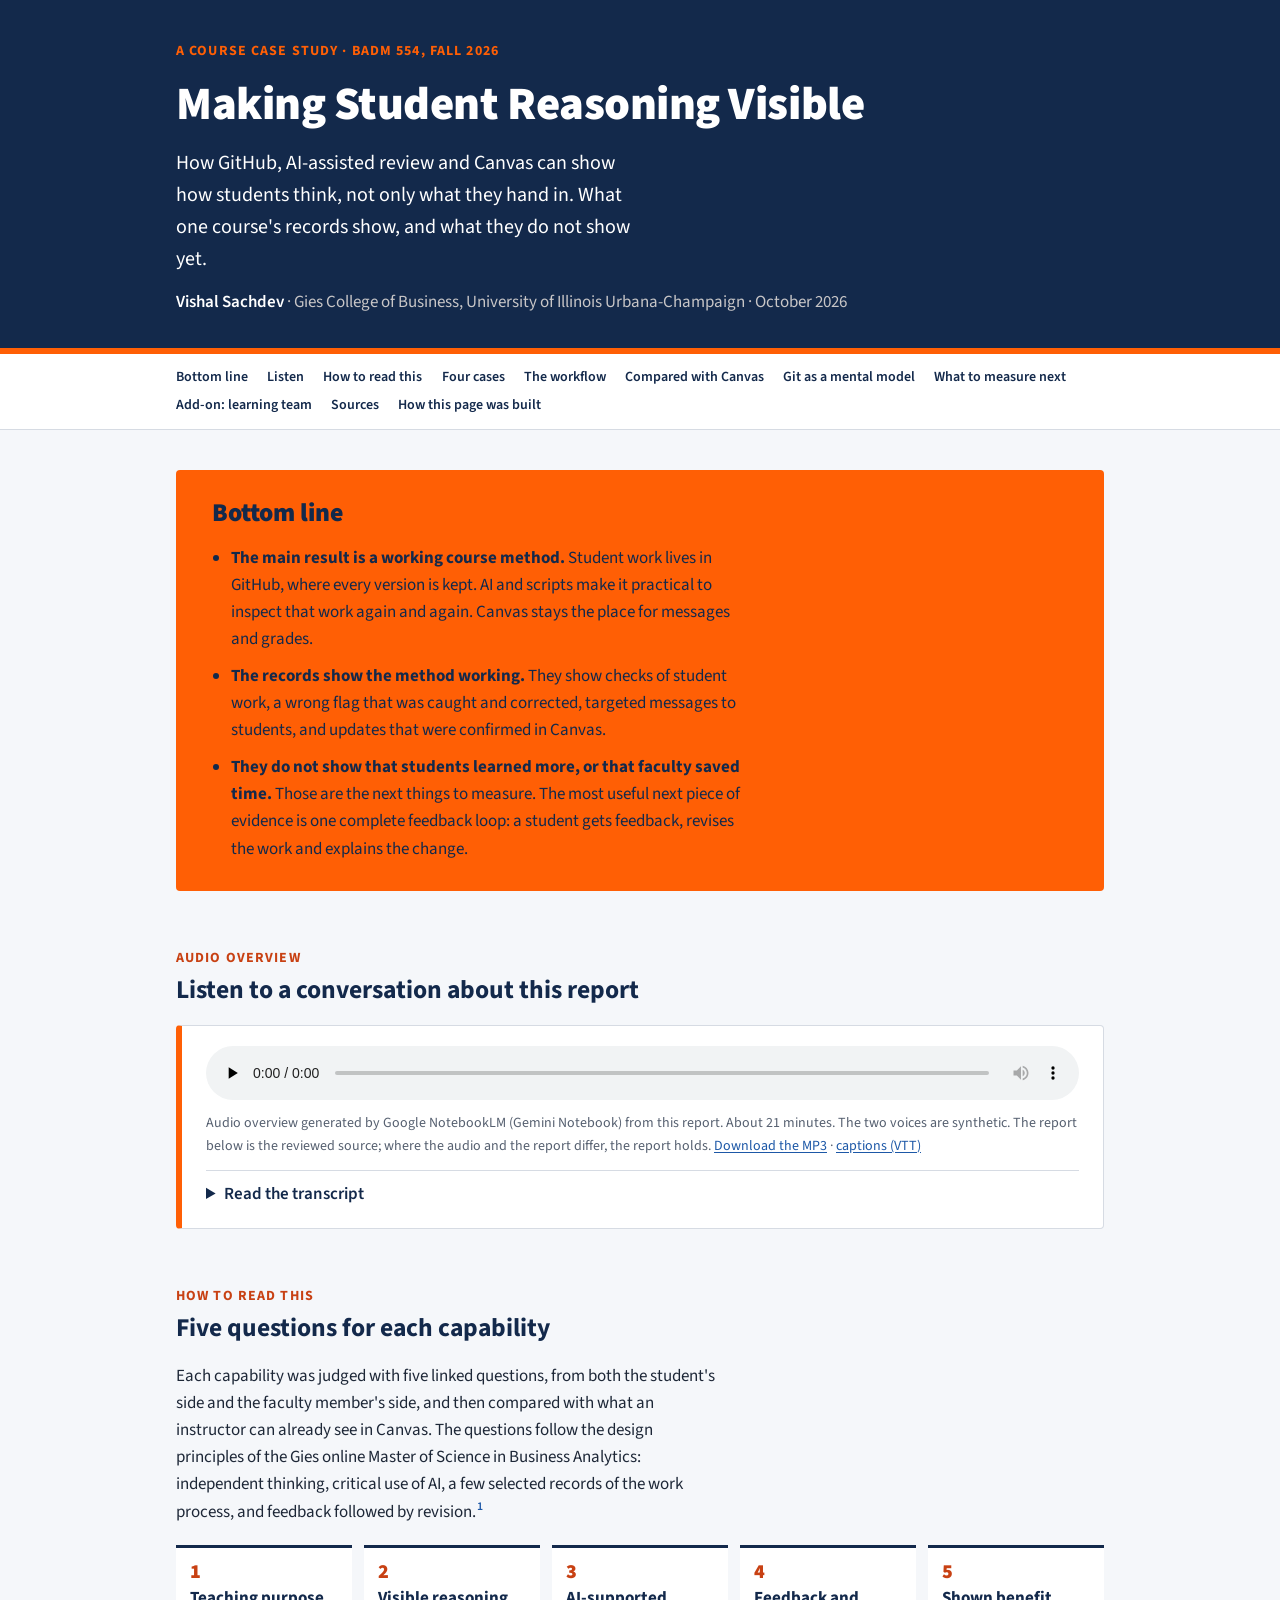
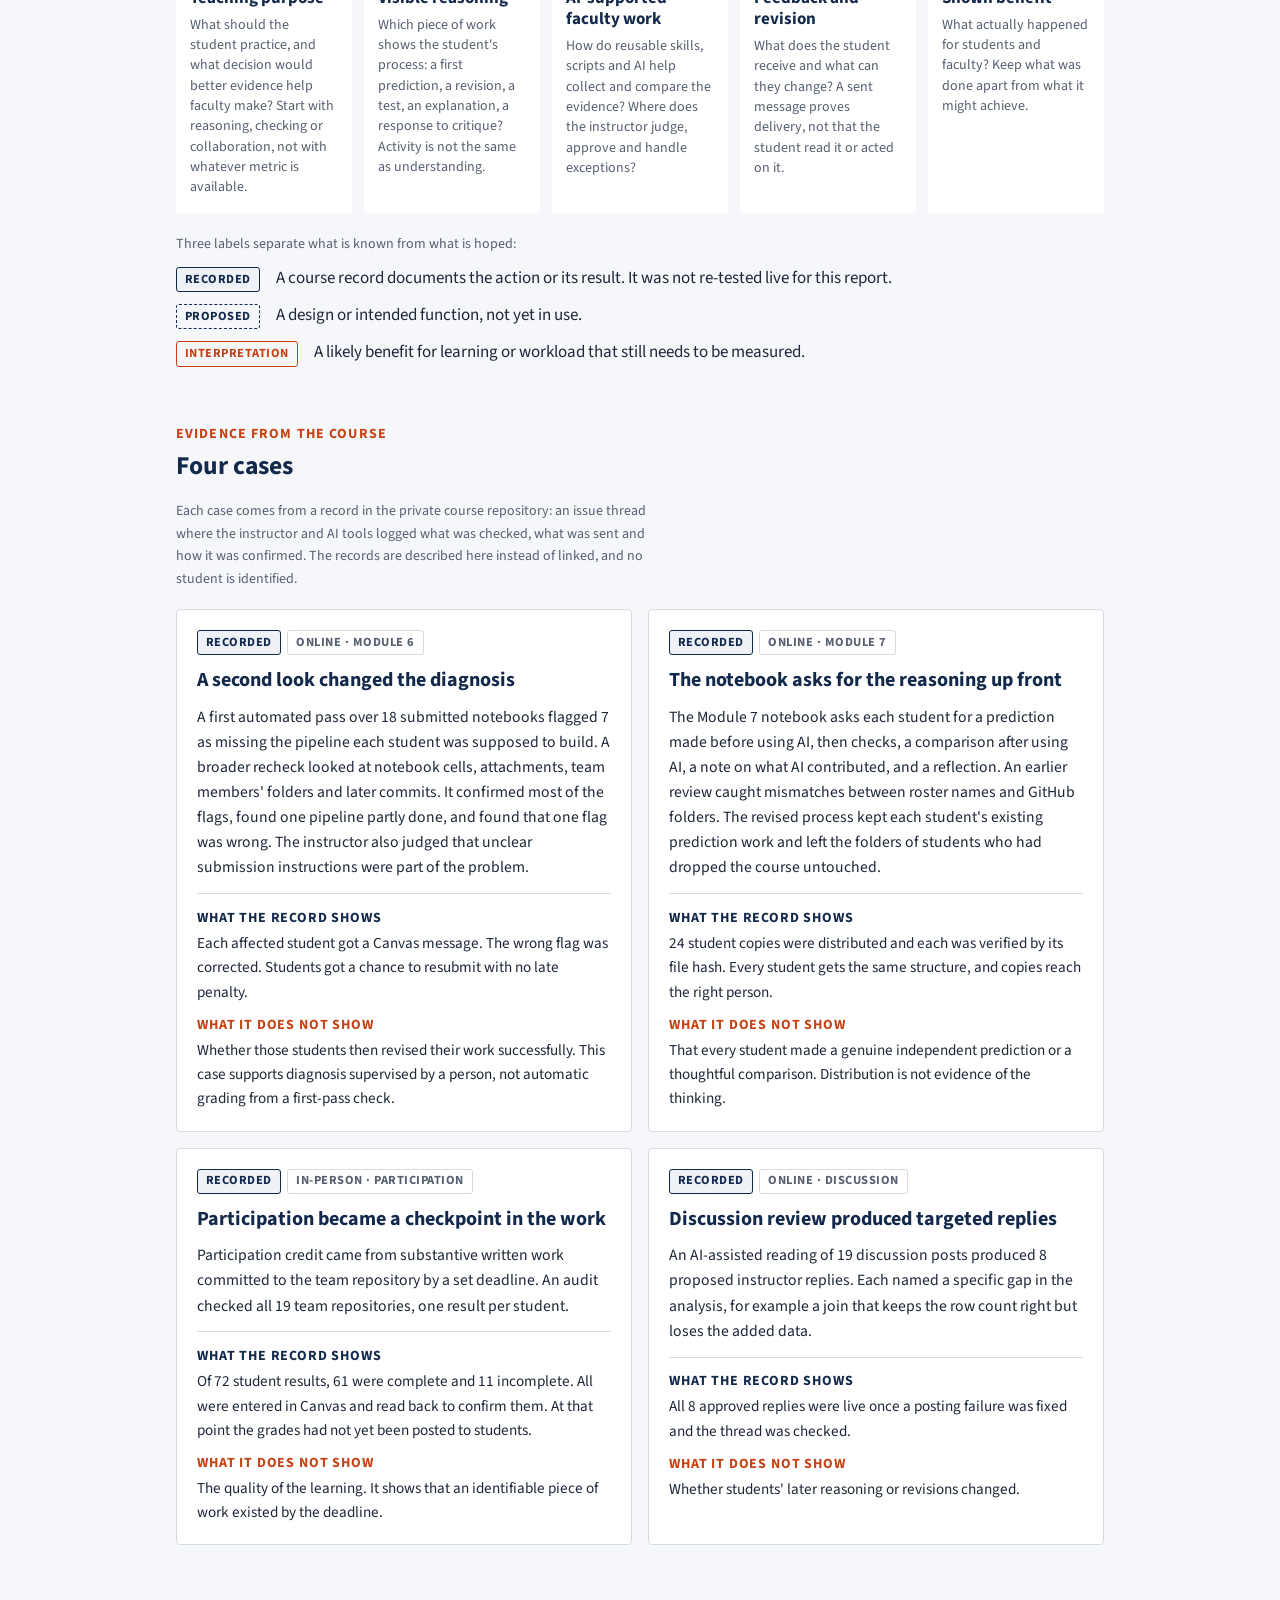
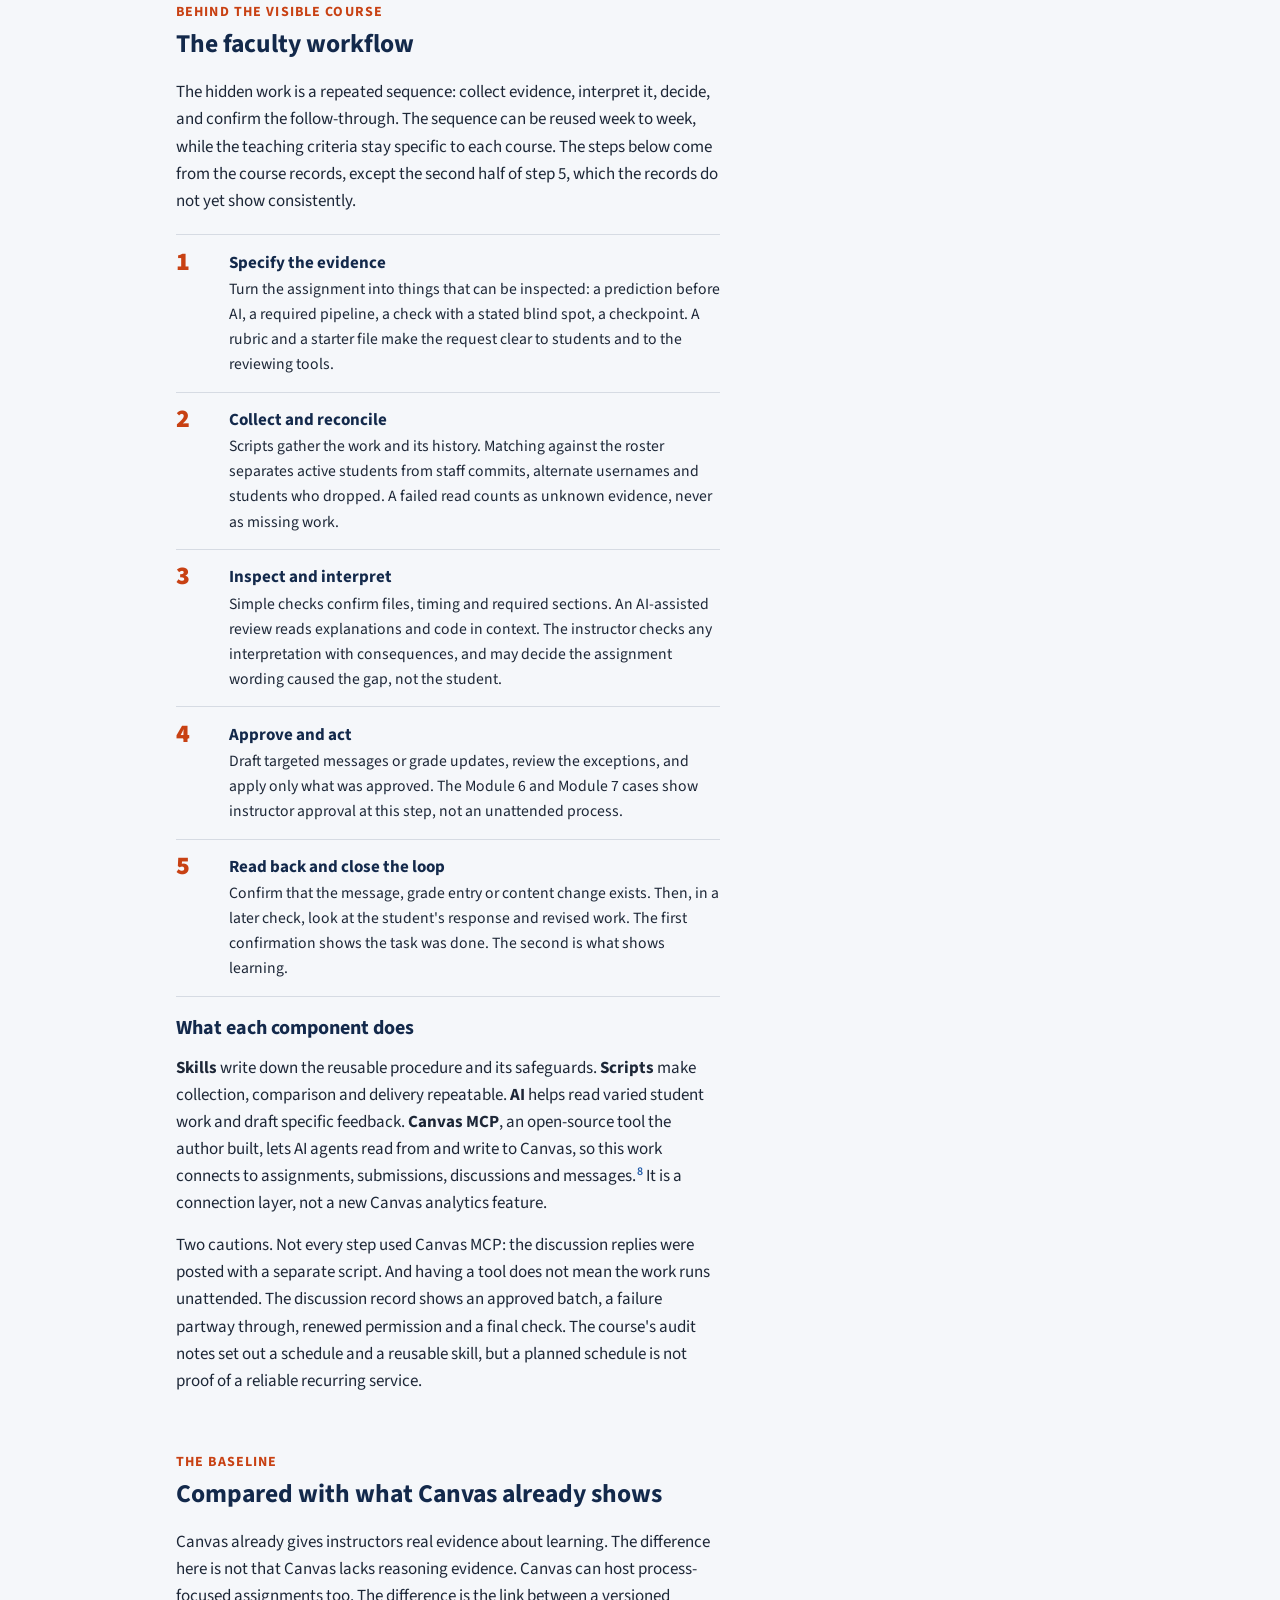
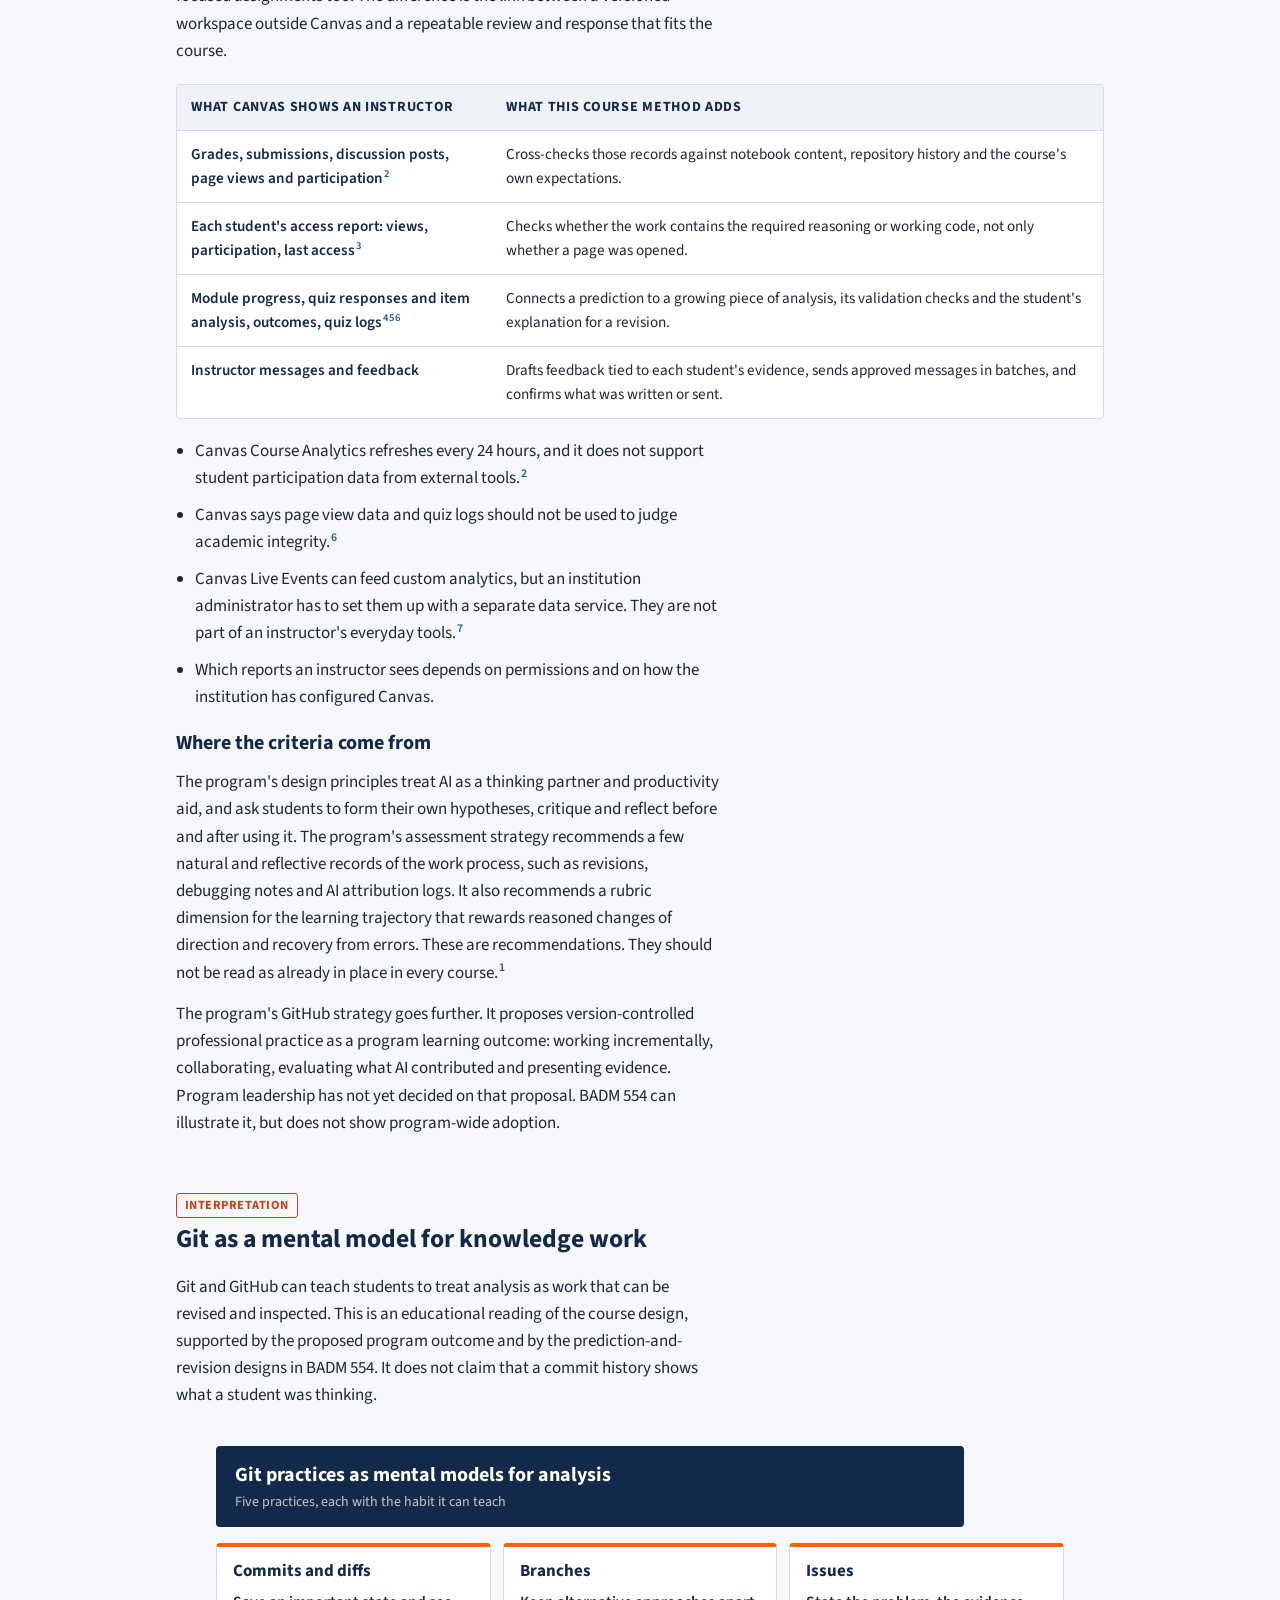
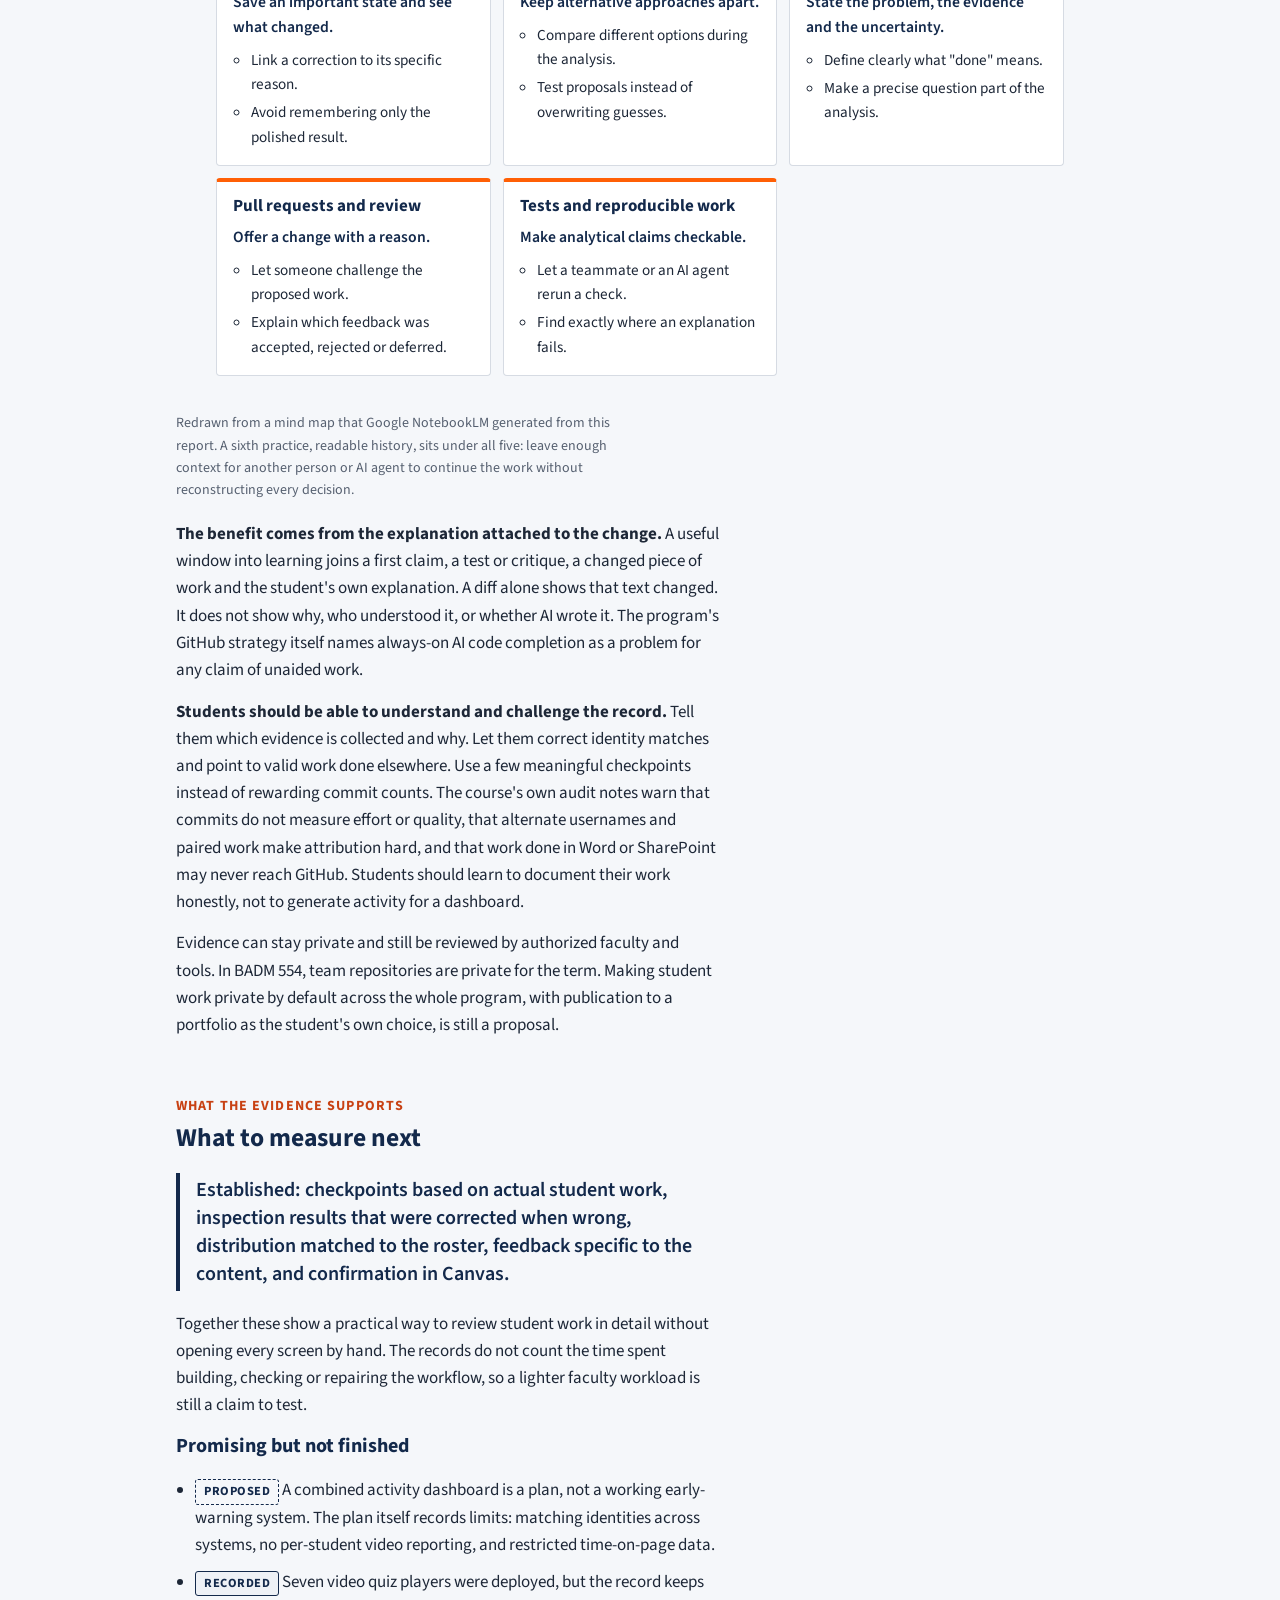
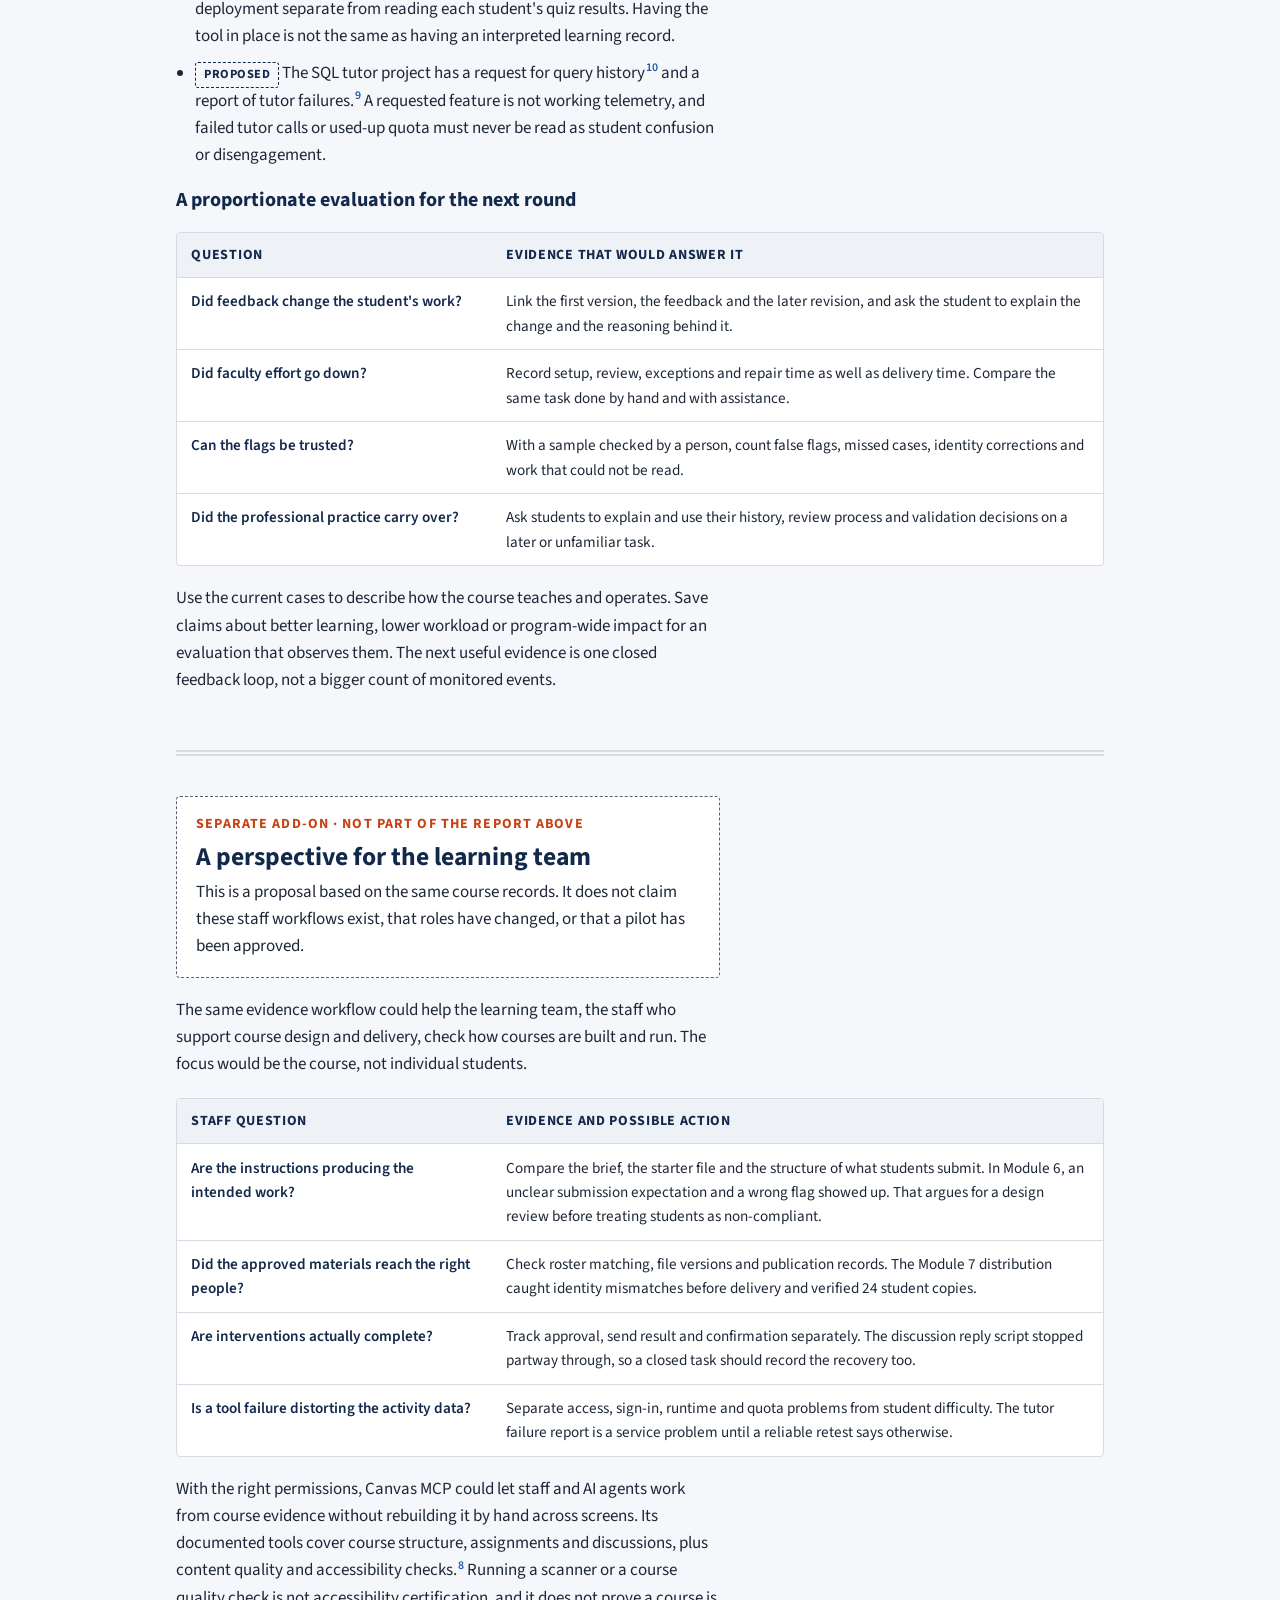
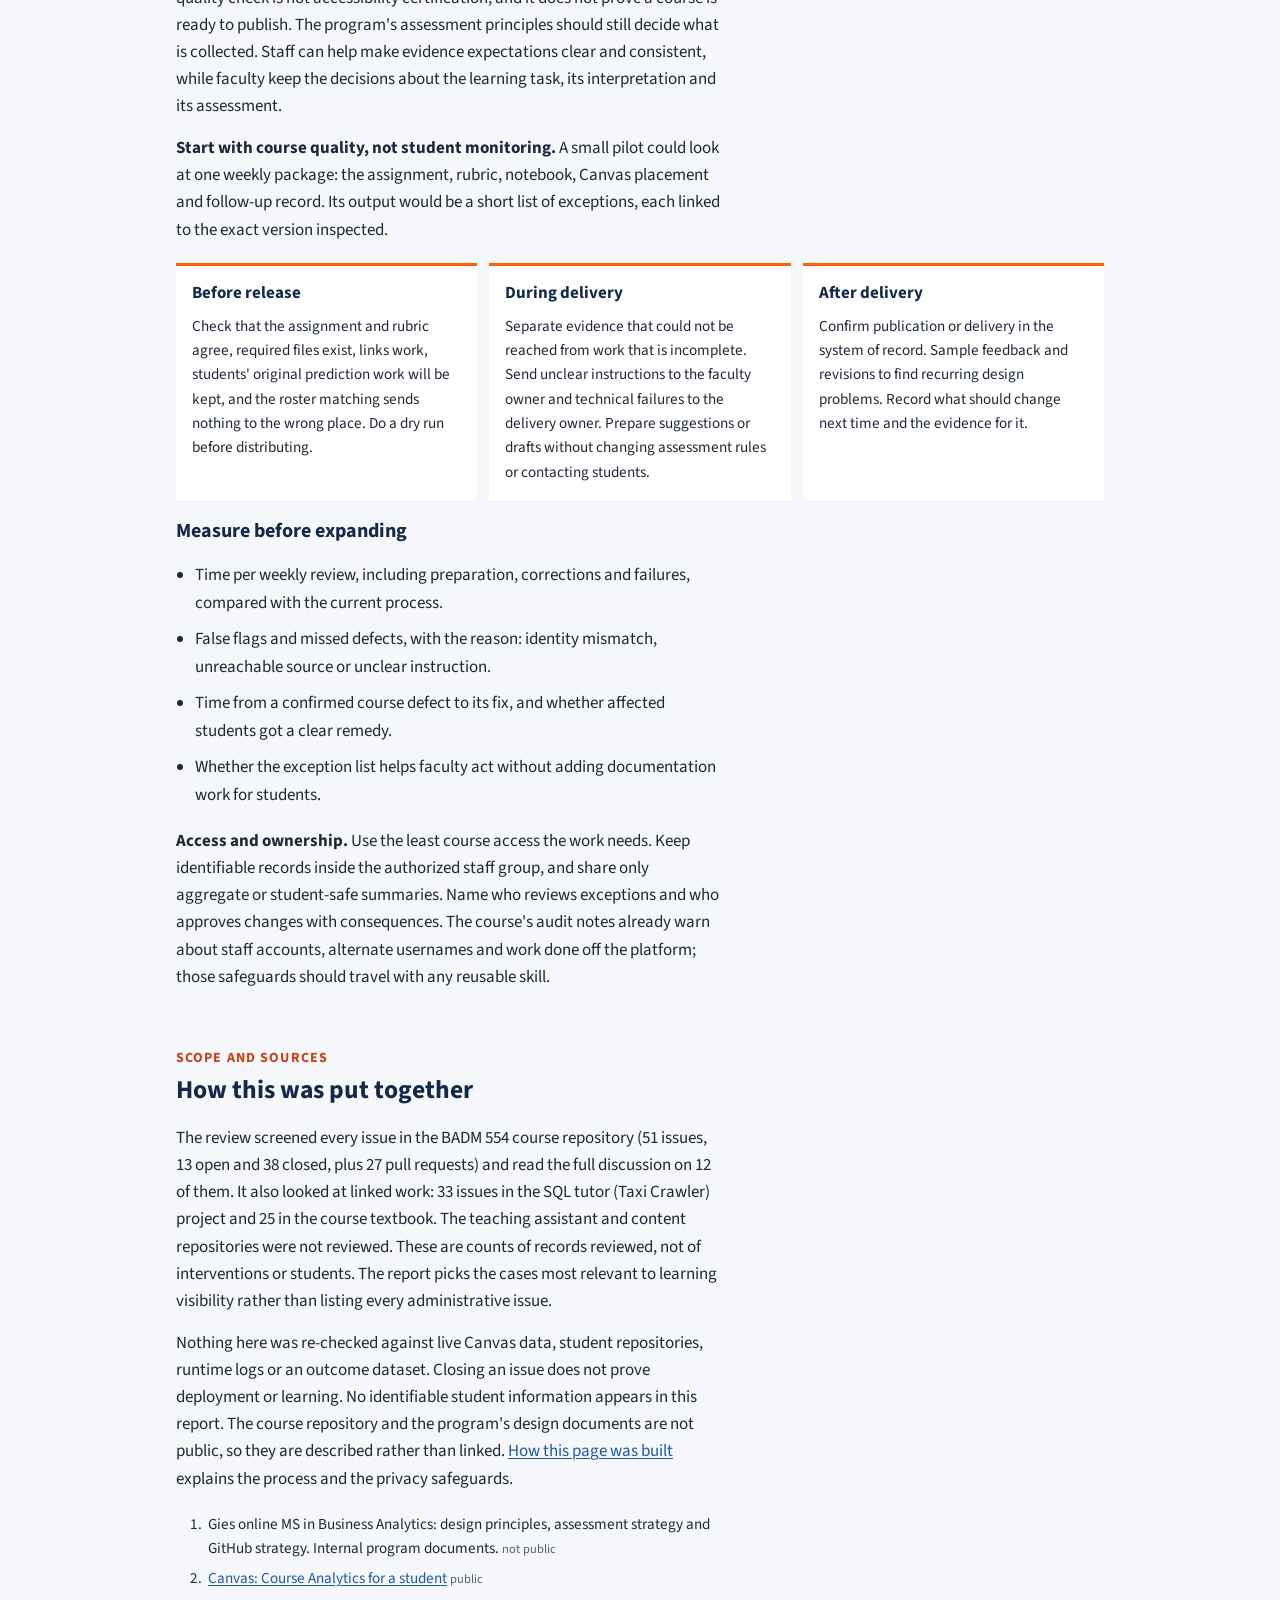
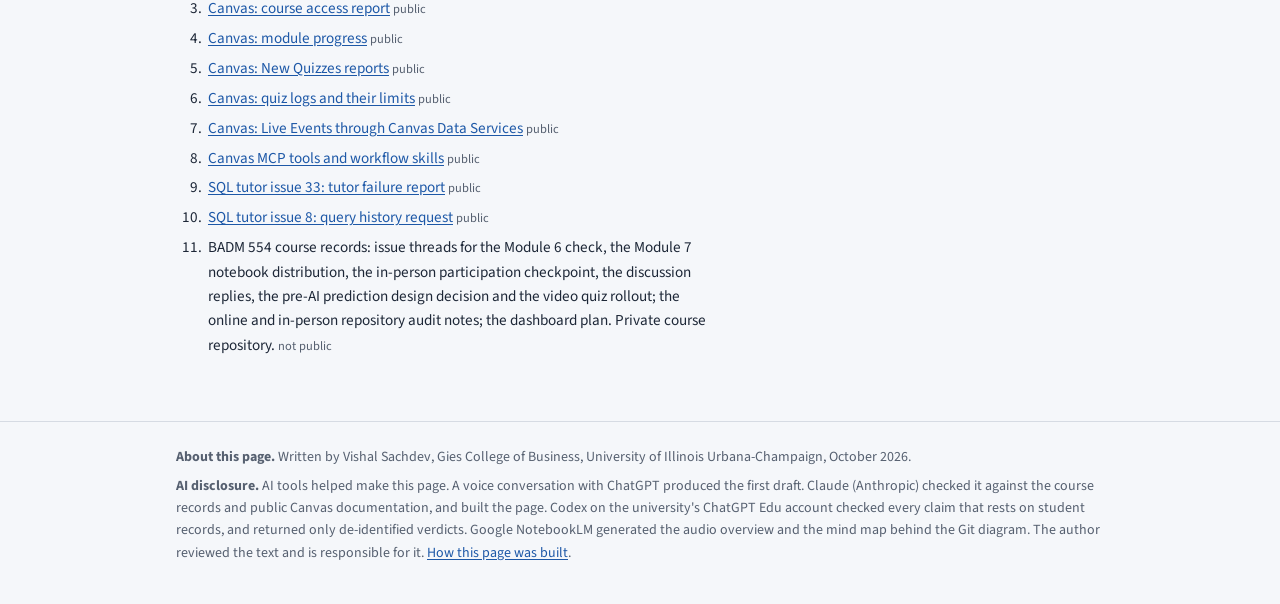
==== docs/index.html @ 25a80cb5 "[Claude badm554-learning-visibility] Making Student Reasoning Visible: public site A public write-up" ====
<!doctype html>
<html lang="en">
<head>
<meta charset="utf-8">
<meta name="viewport" content="width=device-width, initial-scale=1">
<title>Making Student Reasoning Visible</title>
<meta name="description" content="How GitHub, AI-assisted review and Canvas can make student reasoning visible, what one graduate analytics course's records show, and what they do not show yet.">
<meta name="author" content="Vishal Sachdev">
<link rel="preconnect" href="https://fonts.googleapis.com">
<link rel="preconnect" href="https://fonts.gstatic.com" crossorigin>
<link rel="stylesheet" href="https://fonts.googleapis.com/css2?family=Source+Sans+3:ital,wght@0,400;0,600;0,700;0,900;1,400&display=swap">
<link rel="stylesheet" href="site.css">
</head>
<body>
<a class="skip" href="#main">Skip to content</a>

<header class="masthead">
  <div class="wrap">
    <p class="eyebrow">A course case study &middot; BADM 554, Fall 2026</p>
    <h1>Making Student Reasoning Visible</h1>
    <p class="dek">How GitHub, AI-assisted review and Canvas can show how students think, not only what they hand in. What one course's records show, and what they do not show yet.</p>
    <p class="byline">Vishal Sachdev <span>&middot; Gies College of Business, University of Illinois Urbana-Champaign &middot; October 2026</span></p>
  </div>
</header>

<nav class="toc" aria-label="Contents">
  <div class="wrap">
    <ul>
      <li><a href="#summary">Bottom line</a></li>
      <li><a href="#listen">Listen</a></li>
      <li><a href="#method">How to read this</a></li>
      <li><a href="#cases">Four cases</a></li>
      <li><a href="#workflow">The workflow</a></li>
      <li><a href="#canvas">Compared with Canvas</a></li>
      <li><a href="#git">Git as a mental model</a></li>
      <li><a href="#next">What to measure next</a></li>
      <li><a href="#learning-team">Add-on: learning team</a></li>
      <li><a href="#sources">Sources</a></li>
      <li><a href="process.html">How this page was built</a></li>
    </ul>
  </div>
</nav>

<main id="main">
  <div class="wrap">

    <section id="summary" class="bottom-line" aria-labelledby="bl-title">
      <h2 id="bl-title">Bottom line</h2>
      <ul>
        <li><strong>The main result is a working course method.</strong> Student work lives in GitHub, where every version is kept. AI and scripts make it practical to inspect that work again and again. Canvas stays the place for messages and grades.</li>
        <li><strong>The records show the method working.</strong> They show checks of student work, a wrong flag that was caught and corrected, targeted messages to students, and updates that were confirmed in Canvas.</li>
        <li><strong>They do not show that students learned more, or that faculty saved time.</strong> Those are the next things to measure. The most useful next piece of evidence is one complete feedback loop: a student gets feedback, revises the work and explains the change.</li>
      </ul>
    </section>

    <section id="listen" aria-labelledby="listen-title">
      <div class="section-head">
        <p class="eyebrow">Audio overview</p>
        <h2 id="listen-title">Listen to a conversation about this report</h2>
      </div>
      <div class="listen">
        <audio controls preload="none" src="assets/learning-visibility-audio.mp3">
          <track kind="captions" src="assets/learning-visibility-audio.vtt" srclang="en" label="English" default>
          <a href="assets/learning-visibility-audio.mp3">Download the audio overview (MP3, about 21 minutes, 13 MB)</a>
        </audio>
        <p class="credit">Audio overview generated by Google NotebookLM (Gemini Notebook) from this report. About 21 minutes. The two voices are synthetic. The report below is the reviewed source; where the audio and the report differ, the report holds. <a href="assets/learning-visibility-audio.mp3">Download the MP3</a> &middot; <a href="assets/learning-visibility-audio.vtt">captions (VTT)</a></p>
        <details>
          <summary>Read the transcript</summary>
          <p class="note">Machine transcript, made locally with Whisper. It may contain small recognition errors.</p>
          <div class="transcript">
            <p>You know, when you go out to a really truly high-end restaurant, you get this perfectly plated dish set down right in front of you. Right. It looks amazing. Yeah, exactly. You look at the presentation, you taste the final result, and you basically judge the entire meal based on that one static endpoint. But as the diner, you have absolutely</p>
            <p>no idea what actually happened back in the kitchen. You really don't. Right. Like, you don't know if the chef expertly layered those flavors over hours of careful prep, or if the kitchen was literally on fire, and they burned the first three attempts. And just hastily threw some garnish on a mediocre backup right before the buzzer.</p>
            <p>Exactly. You only see the final output. But if you're the head chef trying to train a culinary team, you cannot just look at the final plate. No. You need to see the process. Right. You need to see how they got there. And here at the Geese College of Business, a new course method is essentially putting a</p>
            <p>high-definition camera right into that kitchen. Which is exactly what we are looking at today in this deep dive. Yeah. So welcome to all of you tuning in, specifically the faculty and the learning team at Geese. We are unpacking a brand new reviewed report. It's actually dated today, October 25, 2026. And it focuses specifically on BADM 554.</p>
            <p>Right. And that applies to both the online and in-person sections, right? Yes, both sections. The whole goal of this deep dive is to explore how this course is making student reasoning completely visible. Using a very specific tech stack. Exactly. They are doing this using a combination of GitHub, AI assisted review, and Canvas. So to everyone listening, let's establish the ground truth of what you're about to hear.</p>
            <p>We are looking at a working course method. This is not, you know, some theoretical white paper or a distant future proposal. Student work currently lives in GitHub, where literally every single version and change is kept. Yeah, the history is all there. Right. And AI and custom scripts make it practical for you, the faculty, to inspect that work repeatedly. And Canvas remains exactly what it should be,</p>
            <p>which is the central hub for sending messages and posting final grades. Okay. Let's unpack this because there is a crucial caveat we need to lay on the table immediately. Oh, absolutely. We have to draw a very hard line between what these course records actually show and what they do not show. Right. What's the distinction? Well, the records absolutely prove that this method operates successfully on a technical level.</p>
            <p>I mean, the scripts run, the checks happen, flags are caught and messages are sent. Okay. But they do not yet show that students actually learned more. Wow. Okay. Yeah. And they certainly do not show that faculty save time. That is such an important distinction for anyone listening who, you know, grades these kinds of assignments. Exactly. Claiming that faculty are suddenly saving hours of time,</p>
            <p>or that students have experienced massive learning gains, that would just be entirely premature at this point. Way too early. Those are the outcomes that need to be measured next. Right. For now, we are keeping what was built completely separate from what it might eventually achieve. So to understand why BADM 554 adopted this completely new multi-layered technical stack, we have to look at the baseline. Yeah. The current state of things.</p>
            <p>Right. If you're a professor listening to this, you already know the utter dread of opening up 50 different Jupiter notebooks just to figure out where a single student went wrong on an analytics assignment. It's a nightmare. It really is. So what do instructors already have in Canvas? And why wasn't that quite enough for this very specific goal of making student reasoning visible? Well, I mean, Canvas is a fantastic learning management system. Right. It gives instructors</p>
            <p>real evidence about learning. Oh, for sure. It's perfectly designed for hosting process-focused assignments, tracking grades, logging submissions, showing page views, all of that. But it hits some structural limitations. Exactly. When you try to do the kind of deep iterative analysis we're talking about today, Canvas course analytics only refreshes every 24 hours. Right. And in a modern digital classroom, 24 hours is a massive lag.</p>
            <p>It's huge. And more importantly, it really struggles to capture student participation data that happens in external tools. Yeah. I mean, Canvas itself even warns that it's paid view data and quiz logs shouldn't be used to judge academic integrity. And that structural blindness to external work is what brings us to Git and GitHub. And we need to introduce this not just as like a software development tool for coders, but really as a</p>
            <p>foundational mental model for all knowledge work. I love that framing, because if traditional Canvas grading is inspecting that finished plated meal we talked about, Git is the camera in the kitchen. Exactly. When a student makes a commit in GitHub, they aren't just clicking save on a Word document. No, it's much more deliberate. Right. They are intentionally saving an important state of their project. So they can see exactly what changed from the step before.</p>
            <p>And then there's the concept of a branch. Right. Explain that for a second. In this mental model, a branch allows a student to keep alternative ideas totally separate. They become actual proposals to test rather than just, you know, random guesses that get overwritten and lost forever if they don't work out. So you could actually track a student's change of direction over time. Yes. And here's where it gets really interesting. Seeing that the text changed,</p>
            <p>which in Git is called a diff, isn't actually the magic part of this system. Wait, really? No, the diff just shows the mechanical alteration of the code or the text. The true benefit to the student and the actual window into learning for the faculty is the explanation attached to that change. Oh, I see. Yeah, because let's face the reality of education in 2026. An AI agent can easily write code or generate text so easily. Right. So claiming unaided work is incredibly tough to</p>
            <p>prove and enforce. Right. The MSBA I design principles actually treat AI as a thinking partner. Exactly. So a student's ability to explain why they accepted AI feedback or why they rejected it or why they changed their hypothesis midway through a project. That explanation is where the learning actually becomes visible. But wait, if we are tracking every single time a student hits safe or makes a commit, are we just begging them to spam the save button 100 times an hour so</p>
            <p>they look busy on a dashboard? That is a highly valid concern because it feels like this could easily devolve into like a surveillance game rather than an actual educational tool. Yeah. And the course audit explicitly warns about this exact risk commits absolutely do not measure effort and they do not measure quality. Okay, that's good to clarify. If a course rewards high commit counts, students will simply game the system to generate meaningless activity for the dashboard. Right.</p>
            <p>They're smart. Exactly. The goal of this stack is to teach honest version controlled professional practice. The system wants a few meaningful well explained checkpoints, not a barrage of empty saves just to look busy. Okay, so we have the good hub data and we have canvas for grades. But these two systems don't naturally talk to each other. No, they don't. So how are they actually connecting the dots without the professor doing like hours of manual data entry? The idea of</p>
            <p>looking at every meaningful commit from every student across multiple platforms sounds like a total recipe for drowning in data. It does. But the report outlines a highly repeatable five step sequence that manages this workflow. Okay, what's step one? Step one is to specify the evidence. The instructor turns the assignment into something inspectable by using very clear rubrics and starter files. Right. So both the students and the reviewing tools know exactly</p>
            <p>what to look for from the jump. Precisely. Okay, step one makes sense. But step two collecting all this work must be a logistical nightmare. If you have a hundred students in a section, it would be but that's where the automated scripts come in. Okay. Step two is collect and reconcile custom scripts gather all the repositories from GitHub and match them against the official course rosters. That's convenient. Very. It automatically filters out any staff</p>
            <p>commits or students who have dropped the course, just cleaning the data instantly. Nice. And step three step three is where it gets highly analytical. It's inspect and interpret. This is where the AI assisted review reads the code and the explanations in context. But wait, is the AI just making decisions on its own? No, and that's a vital bottleneck here. The human instructor checks any AI interpretation that has actual consequences for the student. Okay, that's a relief. Yeah, which leads to step</p>
            <p>four, approve and act. Once the human instructor reviews the AI's findings, they draft the targeted messages or great updates. Got it. And the final step. Step five is read back and close the loop. The system confirms the message was actually sent or the grade was officially updated in canvas. You know, I think we need a good analogy to understand how this tech stack powers those five steps without totally overwhelming the faculty. Let's hear it. Think of it like a highly efficient factory.</p>
            <p>The skills are the blueprints. You know, they define the reusable procedures for the assignment. Right. The scripts are the conveyor belts. They automatically move the assignments around collecting and delivering the work repeatedly. And the AI is the quality assurance inspector at the end of the line. It helps read the highly varied student work and draft the specific feedback based on the blueprints. I like that. But bringing that factory analogy together requires a very</p>
            <p>specific connection layer, which is canvas MCP. Right. Canvas MCP. This is an open source tool built by Vishal Sachdev. MCP stands for model context protocol. Okay, without getting too bogged down in the engineering, what does that actually do? Basically, MCP is essentially a standardized language that allows AI models to safely talk to external tools. So to be clear, this is not just some new analytics dashboard built into canvas by default. No, not at all. It's a specialized</p>
            <p>fridge that lets AI agents read from and write directly to canvas assignments, submissions, and discussions without the professor having to constantly copy and paste data between windows. Exactly. And what's fascinating here is that having this incredible connection layer doesn't mean the course just runs on autopilot. Right. An automated schedule is not proof of a reliable service. Yeah. The AI might do the heavy lifting of drafting the feedback and organizing the data,</p>
            <p>but human approval remains the absolutely vital bottleneck. Because the instructor is the one deciding if the assignment wording was confusing, rather than blindly accepting that a student just failed to grasp the concept. Exactly. So we have this factory built, the blueprints are drawn, and the caviar built are running. Let's look at the actual production line from fall 2026. Let's do it. The report provides four concrete cases of this exact workflow in action. And I</p>
            <p>really want to talk about what happens when things break, because that's the ultimate test of any automated system, right? Absolutely. What happens when the AI is the one making the mistake? Well, we actually saw this in module six, which was an online section. We can call this case the wrong flag. Okay, what happened? The AI did a first pass over 18 submitted student notebooks, and it flagged seven students for missing a required technical pipeline.</p>
            <p>Seven out of 18. Yeah. But a broader human recheck looked closer at the notebook cells, the attachments, and later commits. And what did they find? The human found that five were actually missing. One was partial and one was fully present. Wow. So the AI was dead wrong about one student. Completely wrong. And because the human was in the loop, Vishal judged that the submission instructions themselves were unclear. Right. So instead of a blanket penalty based on a faulty AI</p>
            <p>flag, six targeted Canvas messages went out, allowing penalty free resubmissions. Yep. I mean, this perfectly illustrates why AI cannot just auto grade these complex assignments. It desperately needs human supervision to spot its own blind spots. Totally. Now moving to module seven, we see how the system handles course logistics and scales independent thinking. Okay. This notebook asked students to make a prediction before using AI,</p>
            <p>and then write a comparison after using it. Okay. So a pre and post check. Right. And the automated scripts verified that 24 identical copies of this notebook structure were distributed to the correct GitHub folders. How did they verify that? They did this by verifying the file hash. Okay. Wait, a file hash? What is that practically? A file hash is essentially a unique digital fingerprint for a document. If even one single character changes, the fingerprint</p>
            <p>changes entirely. Oh, I see. So by checking the hash, the system mathematically proves that a student received the exact starting file. Exactly. And it successfully skips any students who had already dropped the course. Okay. But honestly, just because a student receives a structured folder doesn't mean they actually sat there and did the independent pre AI thinking. No, it doesn't. I mean, are we measuring actual learning here or just logistics? That is the exact critical</p>
            <p>lens we need to apply. The distribution of those files proves the structure arrived safely. It verifies the logistics of the course perfectly. But it does not prove that a genuine independent prediction occurred. Because proving the learning requires looking at the actual content of the commits. Exactly. Which brings us to the in person section dealing with participation. Case number three. Right. They made participation an actual</p>
            <p>inspectable checkpoint in the work rather than just, you know, tracking who raised a hand in a crowded lecture hall. Which is always so subjective anyway. Right. So students had to commit substantive text to their team repositories by a specific deadline. Okay. The automated audit checked all 19 team repositories out of 72 student results 61 were complete and 11 were incomplete. And those results were read back to canvas automatically. Yep. See, that saves the professor from having</p>
            <p>to manually open 19 different repositories tracked down 72 individual contributions and tally them up on a spreadsheet. It's a huge time saver for logistics. But again, this just shows an identifiable piece of work existed by the deadline. It's really just a binary check. Yeah, exactly. To approach the quality of the learning, we have to look at the online module eight discussion case. Oh, this one is fascinating. This is where we see the granular power of the AI inspector.</p>
            <p>Tell them what happened. An AI assisted review read 19 student discussion posts and drafted eight highly specific instructor replies. And when we say specific, we mean very specific. Right. I mean, the AI caught a subtle coding error called a bad data join. The student had merged two spreadsheets. The total row count looked perfectly fine. But the actual information inside the rows have been totally wiped out. Yeah. A human instructors giving 19 posts late at</p>
            <p>night might easily miss that. But the AI actually caught it. And once a minor posting failure was fixed, all eight of those approved, highly targeted replies went live in canvas. That's incredible. It is. If we connect this to the bigger picture, it shows the capability for highly personalized feedback at a massive scale. But we still have to be disciplined about our claims here. The records show the delivery of the feedback. They do not show if the students read that feedback, internalized</p>
            <p>it and revise their reasoning based on it, which naturally leads us to the next massive question, right? What do we measure next? Exactly. We've built this fantastic delivery mechanism for course materials and targeted critiques. But the missing link is observing one complete closed feedback loop. A closed loop looks exactly like this. The student submits their initial work. They receive the AI assisted feedback. They actually revise the work based on that feedback. And then crucially,</p>
            <p>they explain the reasoning behind their change in a new Git commit. Right. That entire cycle is what we need to measure in the next round of evaluations before anyone can declare total victory for student learning. And we also need to rigorously evaluate the impact on the faculty. Oh, for sure. Like did the effort actually go down? We have to measure the time spent setting up the scripts, managing the technical exceptions and repairing the workflow. And then compare that</p>
            <p>against the time it would take to just grade 72 assignments manually. Exactly. And we need to count the false positives to see how much we can truly trust the AI flags over a full semester. There's also the question of whether this version controlled professional practice actually carries over. What do you mean? Well, can a student use this same repository workflow on an unfamiliar task later in the program? Or do they just abandon it the second it isn't required for a grade?</p>
            <p>That's a great point. And the report also highlights some unfinished promises that need attention. Like what? Well, some tools are still just proposals or very early deployments. There's a plan for a combined activity dashboard, but it currently has severe limits regarding matching student identities across these different systems. Okay. There are video quiz players deployed, but having the tool turned on isn't the same as successfully interpreting the learning record.</p>
            <p>Right. And there is an SQL tutor called Taxi Crawler that actually has reports of failing to load entirely. This raises an important question about how we interpret data in a tech heavy stack. Exactly. The report is very firm on this. If the SQL tutor fails to load or a student hits a strict quota limit, that must never be interpreted by the analytics as student confusion or disengagement. Right. A service problem is a service problem. Yes. It is not a student failure. And the system</p>
            <p>must be smart enough to know the difference. Absolutely. So far, we've been talking entirely about student performance and faculty grading. But buried in these records is a totally separate optional proposal. And this is specifically targeted at you, the keys learning team. It's a really fascinating pivot. The proposal asks, what if we use this exact same workflow, not to evaluate the students, but to evaluate the course design itself?</p>
            <p>It's like using the AI as a structural inspector for the building rather than using it as a security guard to watch the tenants. Think back to the first case where the AI flagged seven students, but it turned out the submission instructions were genuinely unclear. The learning team could use this evidence to ask, are our instructions actually producing the intended work? Did the approved materials reach the right people? The report suggests starting very small, right?</p>
            <p>Yeah. Like a pilot programmer being just one weekly package, meaning the assignment, the rubric, the Jupiter notebook, and its placement in canvas. Just one. Yeah. You run the scripts before delivery to check that the rubric and the assignment agree that the links actually work and that the roster matches perfectly. And during delivery, the learning team can use these tools to separate out technical failures from incomplete student work, which is huge. It is. You can send reports of unclear</p>
            <p>instructions back to the faculty owner, all without ever changing the assessment rules or contacting the students directly. But before the learning team expands this, they really need to measure their own metrics. Oh, definitely. They need to track the time spent per weekly review compared to the old manual way, track the false flags generated by the AI inspector, and measure how long it actually takes to fix a confirmed course defect once the system finds it.</p>
            <p>And access and ownership must be strictly managed here. Good point. The learning team should use the absolute least amount of course access necessary to do the structural review and ensure all student records remain aggregated or students safe to protect their privacy. Right. Keep the focus entirely on course quality, not student monitoring. Exactly. So let's bring this all together. BADM 554 has successfully built and demonstrated a</p>
            <p>working method to connect GitHub's amazing process visibility with Canvas' traditional grading system. They really have. And they're powering this with AI and the Canvas model context protocol. We have concrete proof of successful delivery and highly targeted feedback at scale. We do. But the true test, the actual proof of learning gains and faculty time savings is still waiting on a full closed feedback loop evaluation. It is a massive step forward,</p>
            <p>but it is just the first step. The infrastructure is there. Now we have to watch the learning happen inside it. So what does this all mean? I want to leave you the geese faculty and learning team with one final thought to mull over. Okay. If AI makes generating the correct final answer practically instantaneous and this new GitHub integration makes this step by step process of getting there completely visible. Yeah. Does the traditional final deliverable even matter anymore?</p>
            <p>Oh, wow. If we go back to our restaurant analogy, if a robot can instantly replicate the beautifully plated meal, maybe the only thing of actual value left to assess in business education isn't the food itself. That's deep. Maybe in the very near future, we will only be assessing the student's version controlled history of how they defended their culinary decisions while the AI critiqued every move they made in the kitchen. That is the real paradigm shift. It really is.</p>
            <p>Well, until next time, keep diving deep.</p>
          </div>
        </details>
      </div>
    </section>

    <section id="method" aria-labelledby="method-title">
      <div class="section-head">
        <p class="eyebrow">How to read this</p>
        <h2 id="method-title">Five questions for each capability</h2>
      </div>
      <div class="prose">
        <p>Each capability was judged with five linked questions, from both the student's side and the faculty member's side, and then compared with what an instructor can already see in Canvas. The questions follow the design principles of the Gies online Master of Science in Business Analytics: independent thinking, critical use of AI, a few selected records of the work process, and feedback followed by revision.<sup class="ref"><a href="#src-1">1</a></sup></p>
      </div>
      <ol class="questions">
        <li><strong>Teaching purpose</strong><span>What should the student practice, and what decision would better evidence help faculty make? Start with reasoning, checking or collaboration, not with whatever metric is available.</span></li>
        <li><strong>Visible reasoning</strong><span>Which piece of work shows the student's process: a first prediction, a revision, a test, an explanation, a response to critique? Activity is not the same as understanding.</span></li>
        <li><strong>AI-supported faculty work</strong><span>How do reusable skills, scripts and AI help collect and compare the evidence? Where does the instructor judge, approve and handle exceptions?</span></li>
        <li><strong>Feedback and revision</strong><span>What does the student receive and what can they change? A sent message proves delivery, not that the student read it or acted on it.</span></li>
        <li><strong>Shown benefit</strong><span>What actually happened for students and faculty? Keep what was done apart from what it might achieve.</span></li>
      </ol>
      <div class="labels">
        <p class="note">Three labels separate what is known from what is hoped:</p>
        <div class="label-row"><span class="chip">Recorded</span><span>A course record documents the action or its result. It was not re-tested live for this report.</span></div>
        <div class="label-row"><span class="chip proposed">Proposed</span><span>A design or intended function, not yet in use.</span></div>
        <div class="label-row"><span class="chip interp">Interpretation</span><span>A likely benefit for learning or workload that still needs to be measured.</span></div>
      </div>
    </section>

    <section id="cases" aria-labelledby="cases-title">
      <div class="section-head">
        <p class="eyebrow">Evidence from the course</p>
        <h2 id="cases-title">Four cases</h2>
      </div>
      <p class="note">Each case comes from a record in the private course repository: an issue thread where the instructor and AI tools logged what was checked, what was sent and how it was confirmed. The records are described here instead of linked, and no student is identified.</p>
      <div class="cases">

        <article class="case" aria-labelledby="case1">
          <div class="tags"><span class="chip">Recorded</span><span class="chip section-tag">Online &middot; Module 6</span></div>
          <h3 id="case1">A second look changed the diagnosis</h3>
          <p>A first automated pass over 18 submitted notebooks flagged 7 as missing the pipeline each student was supposed to build. A broader recheck looked at notebook cells, attachments, team members' folders and later commits. It confirmed most of the flags, found one pipeline partly done, and found that one flag was wrong. The instructor also judged that unclear submission instructions were part of the problem.</p>
          <dl>
            <div><dt>What the record shows</dt><dd>Each affected student got a Canvas message. The wrong flag was corrected. Students got a chance to resubmit with no late penalty.</dd></div>
            <div><dt class="not">What it does not show</dt><dd>Whether those students then revised their work successfully. This case supports diagnosis supervised by a person, not automatic grading from a first-pass check.</dd></div>
          </dl>
        </article>

        <article class="case" aria-labelledby="case2">
          <div class="tags"><span class="chip">Recorded</span><span class="chip section-tag">Online &middot; Module 7</span></div>
          <h3 id="case2">The notebook asks for the reasoning up front</h3>
          <p>The Module 7 notebook asks each student for a prediction made before using AI, then checks, a comparison after using AI, a note on what AI contributed, and a reflection. An earlier review caught mismatches between roster names and GitHub folders. The revised process kept each student's existing prediction work and left the folders of students who had dropped the course untouched.</p>
          <dl>
            <div><dt>What the record shows</dt><dd>24 student copies were distributed and each was verified by its file hash. Every student gets the same structure, and copies reach the right person.</dd></div>
            <div><dt class="not">What it does not show</dt><dd>That every student made a genuine independent prediction or a thoughtful comparison. Distribution is not evidence of the thinking.</dd></div>
          </dl>
        </article>

        <article class="case" aria-labelledby="case3">
          <div class="tags"><span class="chip">Recorded</span><span class="chip section-tag">In-person &middot; participation</span></div>
          <h3 id="case3">Participation became a checkpoint in the work</h3>
          <p>Participation credit came from substantive written work committed to the team repository by a set deadline. An audit checked all 19 team repositories, one result per student.</p>
          <dl>
            <div><dt>What the record shows</dt><dd>Of 72 student results, 61 were complete and 11 incomplete. All were entered in Canvas and read back to confirm them. At that point the grades had not yet been posted to students.</dd></div>
            <div><dt class="not">What it does not show</dt><dd>The quality of the learning. It shows that an identifiable piece of work existed by the deadline.</dd></div>
          </dl>
        </article>

        <article class="case" aria-labelledby="case4">
          <div class="tags"><span class="chip">Recorded</span><span class="chip section-tag">Online &middot; discussion</span></div>
          <h3 id="case4">Discussion review produced targeted replies</h3>
          <p>An AI-assisted reading of 19 discussion posts produced 8 proposed instructor replies. Each named a specific gap in the analysis, for example a join that keeps the row count right but loses the added data.</p>
          <dl>
            <div><dt>What the record shows</dt><dd>All 8 approved replies were live once a posting failure was fixed and the thread was checked.</dd></div>
            <div><dt class="not">What it does not show</dt><dd>Whether students' later reasoning or revisions changed.</dd></div>
          </dl>
        </article>

      </div>
    </section>

    <section id="workflow" aria-labelledby="workflow-title">
      <div class="section-head">
        <p class="eyebrow">Behind the visible course</p>
        <h2 id="workflow-title">The faculty workflow</h2>
      </div>
      <div class="prose">
        <p>The hidden work is a repeated sequence: collect evidence, interpret it, decide, and confirm the follow-through. The sequence can be reused week to week, while the teaching criteria stay specific to each course. The steps below come from the course records, except the second half of step 5, which the records do not yet show consistently.</p>
      </div>
      <ol class="steps">
        <li><strong>Specify the evidence</strong><p>Turn the assignment into things that can be inspected: a prediction before AI, a required pipeline, a check with a stated blind spot, a checkpoint. A rubric and a starter file make the request clear to students and to the reviewing tools.</p></li>
        <li><strong>Collect and reconcile</strong><p>Scripts gather the work and its history. Matching against the roster separates active students from staff commits, alternate usernames and students who dropped. A failed read counts as unknown evidence, never as missing work.</p></li>
        <li><strong>Inspect and interpret</strong><p>Simple checks confirm files, timing and required sections. An AI-assisted review reads explanations and code in context. The instructor checks any interpretation with consequences, and may decide the assignment wording caused the gap, not the student.</p></li>
        <li><strong>Approve and act</strong><p>Draft targeted messages or grade updates, review the exceptions, and apply only what was approved. The Module 6 and Module 7 cases show instructor approval at this step, not an unattended process.</p></li>
        <li><strong>Read back and close the loop</strong><p>Confirm that the message, grade entry or content change exists. Then, in a later check, look at the student's response and revised work. The first confirmation shows the task was done. The second is what shows learning.</p></li>
      </ol>
      <div class="prose">
        <h3>What each component does</h3>
        <p><strong>Skills</strong> write down the reusable procedure and its safeguards. <strong>Scripts</strong> make collection, comparison and delivery repeatable. <strong>AI</strong> helps read varied student work and draft specific feedback. <strong>Canvas MCP</strong>, an open-source tool the author built, lets AI agents read from and write to Canvas, so this work connects to assignments, submissions, discussions and messages.<sup class="ref"><a href="#src-8">8</a></sup> It is a connection layer, not a new Canvas analytics feature.</p>
        <p>Two cautions. Not every step used Canvas MCP: the discussion replies were posted with a separate script. And having a tool does not mean the work runs unattended. The discussion record shows an approved batch, a failure partway through, renewed permission and a final check. The course's audit notes set out a schedule and a reusable skill, but a planned schedule is not proof of a reliable recurring service.</p>
      </div>
    </section>

    <section id="canvas" aria-labelledby="canvas-title">
      <div class="section-head">
        <p class="eyebrow">The baseline</p>
        <h2 id="canvas-title">Compared with what Canvas already shows</h2>
      </div>
      <div class="prose">
        <p>Canvas already gives instructors real evidence about learning. The difference here is not that Canvas lacks reasoning evidence. Canvas can host process-focused assignments too. The difference is the link between a versioned workspace outside Canvas and a repeatable review and response that fits the course.</p>
      </div>
      <div class="table-scroll" role="region" aria-label="Canvas compared with the course method" tabindex="0">
        <table>
          <thead><tr><th scope="col">What Canvas shows an instructor</th><th scope="col">What this course method adds</th></tr></thead>
          <tbody>
            <tr><td>Grades, submissions, discussion posts, page views and participation<sup class="ref"><a href="#src-2">2</a></sup></td><td>Cross-checks those records against notebook content, repository history and the course's own expectations.</td></tr>
            <tr><td>Each student's access report: views, participation, last access<sup class="ref"><a href="#src-3">3</a></sup></td><td>Checks whether the work contains the required reasoning or working code, not only whether a page was opened.</td></tr>
            <tr><td>Module progress, quiz responses and item analysis, outcomes, quiz logs<sup class="ref"><a href="#src-4">4</a></sup><sup class="ref"><a href="#src-5">5</a></sup><sup class="ref"><a href="#src-6">6</a></sup></td><td>Connects a prediction to a growing piece of analysis, its validation checks and the student's explanation for a revision.</td></tr>
            <tr><td>Instructor messages and feedback</td><td>Drafts feedback tied to each student's evidence, sends approved messages in batches, and confirms what was written or sent.</td></tr>
          </tbody>
        </table>
      </div>
      <ul class="plain">
        <li>Canvas Course Analytics refreshes every 24 hours, and it does not support student participation data from external tools.<sup class="ref"><a href="#src-2">2</a></sup></li>
        <li>Canvas says page view data and quiz logs should not be used to judge academic integrity.<sup class="ref"><a href="#src-6">6</a></sup></li>
        <li>Canvas Live Events can feed custom analytics, but an institution administrator has to set them up with a separate data service. They are not part of an instructor's everyday tools.<sup class="ref"><a href="#src-7">7</a></sup></li>
        <li>Which reports an instructor sees depends on permissions and on how the institution has configured Canvas.</li>
      </ul>
      <div class="prose">
        <h3>Where the criteria come from</h3>
        <p>The program's design principles treat AI as a thinking partner and productivity aid, and ask students to form their own hypotheses, critique and reflect before and after using it. The program's assessment strategy recommends a few natural and reflective records of the work process, such as revisions, debugging notes and AI attribution logs. It also recommends a rubric dimension for the learning trajectory that rewards reasoned changes of direction and recovery from errors. These are recommendations. They should not be read as already in place in every course.<sup class="ref"><a href="#src-1">1</a></sup></p>
        <p>The program's GitHub strategy goes further. It proposes version-controlled professional practice as a program learning outcome: working incrementally, collaborating, evaluating what AI contributed and presenting evidence. Program leadership has not yet decided on that proposal. BADM 554 can illustrate it, but does not show program-wide adoption.</p>
      </div>
    </section>

    <section id="git" aria-labelledby="git-title">
      <div class="section-head">
        <p class="eyebrow"><span class="chip interp">Interpretation</span></p>
        <h2 id="git-title">Git as a mental model for knowledge work</h2>
      </div>
      <div class="prose">
        <p>Git and GitHub can teach students to treat analysis as work that can be revised and inspected. This is an educational reading of the course design, supported by the proposed program outcome and by the prediction-and-revision designs in BADM 554. It does not claim that a commit history shows what a student was thinking.</p>
      </div>
      <figure class="gitmap" aria-labelledby="gitmap-cap">
        <p class="hub" id="gitmap-cap">Git practices as mental models for analysis<span>Five practices, each with the habit it can teach</span></p>
        <ul class="branches">
          <li class="branch"><h3>Commits and diffs</h3><p class="model">Save an important state and see what changed.</p><ul><li>Link a correction to its specific reason.</li><li>Avoid remembering only the polished result.</li></ul></li>
          <li class="branch"><h3>Branches</h3><p class="model">Keep alternative approaches apart.</p><ul><li>Compare different options during the analysis.</li><li>Test proposals instead of overwriting guesses.</li></ul></li>
          <li class="branch"><h3>Issues</h3><p class="model">State the problem, the evidence and the uncertainty.</p><ul><li>Define clearly what "done" means.</li><li>Make a precise question part of the analysis.</li></ul></li>
          <li class="branch"><h3>Pull requests and review</h3><p class="model">Offer a change with a reason.</p><ul><li>Let someone challenge the proposed work.</li><li>Explain which feedback was accepted, rejected or deferred.</li></ul></li>
          <li class="branch"><h3>Tests and reproducible work</h3><p class="model">Make analytical claims checkable.</p><ul><li>Let a teammate or an AI agent rerun a check.</li><li>Find exactly where an explanation fails.</li></ul></li>
        </ul>
      </figure>
      <p class="note">Redrawn from a mind map that Google NotebookLM generated from this report. A sixth practice, readable history, sits under all five: leave enough context for another person or AI agent to continue the work without reconstructing every decision.</p>
      <div class="prose">
        <p><strong>The benefit comes from the explanation attached to the change.</strong> A useful window into learning joins a first claim, a test or critique, a changed piece of work and the student's own explanation. A diff alone shows that text changed. It does not show why, who understood it, or whether AI wrote it. The program's GitHub strategy itself names always-on AI code completion as a problem for any claim of unaided work.</p>
        <p><strong>Students should be able to understand and challenge the record.</strong> Tell them which evidence is collected and why. Let them correct identity matches and point to valid work done elsewhere. Use a few meaningful checkpoints instead of rewarding commit counts. The course's own audit notes warn that commits do not measure effort or quality, that alternate usernames and paired work make attribution hard, and that work done in Word or SharePoint may never reach GitHub. Students should learn to document their work honestly, not to generate activity for a dashboard.</p>
        <p>Evidence can stay private and still be reviewed by authorized faculty and tools. In BADM 554, team repositories are private for the term. Making student work private by default across the whole program, with publication to a portfolio as the student's own choice, is still a proposal.</p>
      </div>
    </section>

    <section id="next" aria-labelledby="next-title">
      <div class="section-head">
        <p class="eyebrow">What the evidence supports</p>
        <h2 id="next-title">What to measure next</h2>
      </div>
      <div class="callout"><p>Established: checkpoints based on actual student work, inspection results that were corrected when wrong, distribution matched to the roster, feedback specific to the content, and confirmation in Canvas.</p></div>
      <div class="prose">
        <p>Together these show a practical way to review student work in detail without opening every screen by hand. The records do not count the time spent building, checking or repairing the workflow, so a lighter faculty workload is still a claim to test.</p>
        <h3>Promising but not finished</h3>
      </div>
      <ul class="plain">
        <li><span class="chip proposed">Proposed</span> A combined activity dashboard is a plan, not a working early-warning system. The plan itself records limits: matching identities across systems, no per-student video reporting, and restricted time-on-page data.</li>
        <li><span class="chip">Recorded</span> Seven video quiz players were deployed, but the record keeps deployment separate from reading each student's quiz results. Having the tool in place is not the same as having an interpreted learning record.</li>
        <li><span class="chip proposed">Proposed</span> The SQL tutor project has a request for query history<sup class="ref"><a href="#src-10">10</a></sup> and a report of tutor failures.<sup class="ref"><a href="#src-9">9</a></sup> A requested feature is not working telemetry, and failed tutor calls or used-up quota must never be read as student confusion or disengagement.</li>
      </ul>
      <div class="prose"><h3>A proportionate evaluation for the next round</h3></div>
      <div class="table-scroll" role="region" aria-label="Evaluation questions and evidence" tabindex="0">
        <table>
          <thead><tr><th scope="col">Question</th><th scope="col">Evidence that would answer it</th></tr></thead>
          <tbody>
            <tr><td>Did feedback change the student's work?</td><td>Link the first version, the feedback and the later revision, and ask the student to explain the change and the reasoning behind it.</td></tr>
            <tr><td>Did faculty effort go down?</td><td>Record setup, review, exceptions and repair time as well as delivery time. Compare the same task done by hand and with assistance.</td></tr>
            <tr><td>Can the flags be trusted?</td><td>With a sample checked by a person, count false flags, missed cases, identity corrections and work that could not be read.</td></tr>
            <tr><td>Did the professional practice carry over?</td><td>Ask students to explain and use their history, review process and validation decisions on a later or unfamiliar task.</td></tr>
          </tbody>
        </table>
      </div>
      <div class="prose">
        <p>Use the current cases to describe how the course teaches and operates. Save claims about better learning, lower workload or program-wide impact for an evaluation that observes them. The next useful evidence is one closed feedback loop, not a bigger count of monitored events.</p>
      </div>
    </section>

    <section id="learning-team" class="addon" aria-labelledby="lt-title">
      <div class="addon-head">
        <p class="eyebrow" style="color:var(--accent)">Separate add-on &middot; not part of the report above</p>
        <h2 id="lt-title">A perspective for the learning team</h2>
        <p>This is a proposal based on the same course records. It does not claim these staff workflows exist, that roles have changed, or that a pilot has been approved.</p>
      </div>
      <div class="prose">
        <p>The same evidence workflow could help the learning team, the staff who support course design and delivery, check how courses are built and run. The focus would be the course, not individual students.</p>
      </div>
      <div class="table-scroll" role="region" aria-label="Staff questions and possible actions" tabindex="0">
        <table>
          <thead><tr><th scope="col">Staff question</th><th scope="col">Evidence and possible action</th></tr></thead>
          <tbody>
            <tr><td>Are the instructions producing the intended work?</td><td>Compare the brief, the starter file and the structure of what students submit. In Module 6, an unclear submission expectation and a wrong flag showed up. That argues for a design review before treating students as non-compliant.</td></tr>
            <tr><td>Did the approved materials reach the right people?</td><td>Check roster matching, file versions and publication records. The Module 7 distribution caught identity mismatches before delivery and verified 24 student copies.</td></tr>
            <tr><td>Are interventions actually complete?</td><td>Track approval, send result and confirmation separately. The discussion reply script stopped partway through, so a closed task should record the recovery too.</td></tr>
            <tr><td>Is a tool failure distorting the activity data?</td><td>Separate access, sign-in, runtime and quota problems from student difficulty. The tutor failure report is a service problem until a reliable retest says otherwise.</td></tr>
          </tbody>
        </table>
      </div>
      <div class="prose">
        <p>With the right permissions, Canvas MCP could let staff and AI agents work from course evidence without rebuilding it by hand across screens. Its documented tools cover course structure, assignments and discussions, plus content quality and accessibility checks.<sup class="ref"><a href="#src-8">8</a></sup> Running a scanner or a course quality check is not accessibility certification, and it does not prove a course is ready to publish. The program's assessment principles should still decide what is collected. Staff can help make evidence expectations clear and consistent, while faculty keep the decisions about the learning task, its interpretation and its assessment.</p>
        <p><strong>Start with course quality, not student monitoring.</strong> A small pilot could look at one weekly package: the assignment, rubric, notebook, Canvas placement and follow-up record. Its output would be a short list of exceptions, each linked to the exact version inspected.</p>
      </div>
      <div class="phases">
        <div class="phase"><h4>Before release</h4><p>Check that the assignment and rubric agree, required files exist, links work, students' original prediction work will be kept, and the roster matching sends nothing to the wrong place. Do a dry run before distributing.</p></div>
        <div class="phase"><h4>During delivery</h4><p>Separate evidence that could not be reached from work that is incomplete. Send unclear instructions to the faculty owner and technical failures to the delivery owner. Prepare suggestions or drafts without changing assessment rules or contacting students.</p></div>
        <div class="phase"><h4>After delivery</h4><p>Confirm publication or delivery in the system of record. Sample feedback and revisions to find recurring design problems. Record what should change next time and the evidence for it.</p></div>
      </div>
      <div class="prose"><h3>Measure before expanding</h3></div>
      <ul class="plain">
        <li>Time per weekly review, including preparation, corrections and failures, compared with the current process.</li>
        <li>False flags and missed defects, with the reason: identity mismatch, unreachable source or unclear instruction.</li>
        <li>Time from a confirmed course defect to its fix, and whether affected students got a clear remedy.</li>
        <li>Whether the exception list helps faculty act without adding documentation work for students.</li>
      </ul>
      <div class="prose">
        <p><strong>Access and ownership.</strong> Use the least course access the work needs. Keep identifiable records inside the authorized staff group, and share only aggregate or student-safe summaries. Name who reviews exceptions and who approves changes with consequences. The course's audit notes already warn about staff accounts, alternate usernames and work done off the platform; those safeguards should travel with any reusable skill.</p>
      </div>
    </section>

    <section id="sources" aria-labelledby="sources-title">
      <div class="section-head">
        <p class="eyebrow">Scope and sources</p>
        <h2 id="sources-title">How this was put together</h2>
      </div>
      <div class="prose">
        <p>The review screened every issue in the BADM 554 course repository (51 issues, 13 open and 38 closed, plus 27 pull requests) and read the full discussion on 12 of them. It also looked at linked work: 33 issues in the SQL tutor (Taxi Crawler) project and 25 in the course textbook. The teaching assistant and content repositories were not reviewed. These are counts of records reviewed, not of interventions or students. The report picks the cases most relevant to learning visibility rather than listing every administrative issue.</p>
        <p>Nothing here was re-checked against live Canvas data, student repositories, runtime logs or an outcome dataset. Closing an issue does not prove deployment or learning. No identifiable student information appears in this report. The course repository and the program's design documents are not public, so they are described rather than linked. <a href="process.html">How this page was built</a> explains the process and the privacy safeguards.</p>
      </div>
      <ol class="sources">
        <li id="src-1">Gies online MS in Business Analytics: design principles, assessment strategy and GitHub strategy. Internal program documents. <span class="access">not public</span></li>
        <li id="src-2"><a href="https://community.instructure.com/en/kb/articles/660626-how-do-i-view-course-analytics-for-a-student-in-a-course">Canvas: Course Analytics for a student</a> <span class="access">public</span></li>
        <li id="src-3"><a href="https://community.instructure.com/en/kb/articles/660982-how-do-i-view-the-course-access-report-for-an-individual-user">Canvas: course access report</a> <span class="access">public</span></li>
        <li id="src-4"><a href="https://community.instructure.com/en/kb/articles/660912-how-do-i-use-modules-to-view-the-progress-of-students-in-a-course">Canvas: module progress</a> <span class="access">public</span></li>
        <li id="src-5"><a href="https://community.instructure.com/en/kb/articles/661090-how-do-i-view-reports-for-a-quiz-in-new-quizzes">Canvas: New Quizzes reports</a> <span class="access">public</span></li>
        <li id="src-6"><a href="https://community.instructure.com/en/kb/articles/661037-how-do-i-view-a-quiz-log-for-a-student">Canvas: quiz logs and their limits</a> <span class="access">public</span></li>
        <li id="src-7"><a href="https://community.instructure.com/en/kb/articles/661441-how-do-i-subscribe-to-live-events-using-canvas-data-services">Canvas: Live Events through Canvas Data Services</a> <span class="access">public</span></li>
        <li id="src-8"><a href="https://github.com/vishalsachdev/canvas-mcp/blob/main/README.md">Canvas MCP tools and workflow skills</a> <span class="access">public</span></li>
        <li id="src-9"><a href="https://github.com/Business-Analytics-at-Gies/badm554-taxi-crawler/issues/33">SQL tutor issue 33: tutor failure report</a> <span class="access">public</span></li>
        <li id="src-10"><a href="https://github.com/Business-Analytics-at-Gies/badm554-taxi-crawler/issues/8">SQL tutor issue 8: query history request</a> <span class="access">public</span></li>
        <li>BADM 554 course records: issue threads for the Module 6 check, the Module 7 notebook distribution, the in-person participation checkpoint, the discussion replies, the pre-AI prediction design decision and the video quiz rollout; the online and in-person repository audit notes; the dashboard plan. Private course repository. <span class="access">not public</span></li>
      </ol>
    </section>

  </div>
</main>

<footer class="colophon">
  <div class="wrap">
    <p><strong>About this page.</strong> Written by Vishal Sachdev, Gies College of Business, University of Illinois Urbana-Champaign, October 2026.</p>
    <p><strong>AI disclosure.</strong> AI tools helped make this page. A voice conversation with ChatGPT produced the first draft. Claude (Anthropic) checked it against the course records and public Canvas documentation, and built the page. Codex on the university's ChatGPT Edu account checked every claim that rests on student records, and returned only de-identified verdicts. Google NotebookLM generated the audio overview and the mind map behind the Git diagram. The author reviewed the text and is responsible for it. <a href="process.html">How this page was built</a>.</p>
  </div>
</footer>
</body>
</html>
---- docs/site.css ----
/* Layout: a single reading column on a cool neutral page, an Illini Blue masthead, and one full Illini Orange field for the bottom line. Cases sit in a two-column grid that stacks on phones. */
:root {
  --bg: #f5f7fa;
  --surface: #ffffff;
  --ink: #13294B;          /* Illini Blue: headings, structure */
  --text: #1d2737;
  --muted: #566070;
  --rule: #d6dbe3;
  --accent: #C84113;       /* Altgeld Orange: orange text on light grounds */
  --field: #FF5F05;        /* Illini Orange: fields only */
  --field-ink: #13294B;    /* type on the orange field */
  --band: #13294B;
  --band-ink: #ffffff;
  --band-muted: #C8C6C7;
  --chip-bg: #eef1f6;
  --link: #1D58A7;
  --font: "Source Sans 3", "Source Sans Pro", "Segoe UI", system-ui, -apple-system, sans-serif;
  --measure: 68ch;
  --step--1: 0.875rem;
  --step-0: 1.0625rem;
  --step-1: 1.25rem;
  --step-2: 1.6rem;
  --step-3: clamp(2rem, 5vw, 2.9rem);
}
@media (prefers-color-scheme: dark) {
  :root:not([data-theme="light"]) {
    --bg: #0b1628; --surface: #13294B; --ink: #ffffff; --text: #e4e8ef; --muted: #b9c0cc;
    --rule: #2b4168; --accent: #FF5F05; --field: #FF5F05; --field-ink: #13294B;
    --band: #13294B; --band-ink: #ffffff; --band-muted: #C8C6C7; --chip-bg: #1c3459; --link: #7fc4ec;
    color-scheme: dark;
  }
}
:root[data-theme="dark"] {
  --bg: #0b1628; --surface: #13294B; --ink: #ffffff; --text: #e4e8ef; --muted: #b9c0cc;
  --rule: #2b4168; --accent: #FF5F05; --field: #FF5F05; --field-ink: #13294B;
  --band: #13294B; --band-ink: #ffffff; --band-muted: #C8C6C7; --chip-bg: #1c3459; --link: #7fc4ec;
  color-scheme: dark;
}

* { box-sizing: border-box; }
body { background: var(--bg); color: var(--text); font-family: var(--font); font-size: var(--step-0); line-height: 1.6; }
a { color: var(--link); text-underline-offset: 2px; }
a:focus-visible, button:focus-visible { outline: 3px solid var(--field); outline-offset: 2px; border-radius: 2px; }
h1, h2, h3 { color: var(--ink); line-height: 1.2; text-wrap: balance; margin: 0; }
h2 { font-size: var(--step-2); font-weight: 700; }
h3 { font-size: var(--step-1); font-weight: 700; }
p { margin: 0; }
.wrap { max-width: 60rem; margin: 0 auto; padding-left: max(16px, env(safe-area-inset-left, 0px)); padding-right: max(16px, env(safe-area-inset-right, 0px)); }
.prose { max-width: var(--measure); display: grid; gap: 0.9rem; }
.eyebrow { font-size: var(--step--1); font-weight: 700; letter-spacing: 0.08em; text-transform: uppercase; }
sup.ref { font-size: 0.7em; line-height: 0; margin-left: 1px; }
sup.ref a { text-decoration: none; font-weight: 600; }

/* Masthead */
.masthead { background: var(--band); color: var(--band-ink); border-bottom: 6px solid var(--field); }
.masthead .wrap { padding-block: 2.5rem 2rem; display: grid; gap: 0.9rem; }
.masthead .eyebrow { color: var(--field); }
.masthead h1 { color: var(--band-ink); font-size: var(--step-3); font-weight: 900; letter-spacing: -0.01em; }
.masthead .dek { color: var(--band-ink); font-size: var(--step-1); max-width: 46ch; }
.masthead .meta { color: var(--band-muted); font-size: var(--step--1); }

/* Contents */
nav.toc { border-bottom: 1px solid var(--rule); background: var(--surface); }
nav.toc ul { list-style: none; margin: 0; padding: 0.75rem 0; display: flex; flex-wrap: wrap; gap: 0.35rem 1.2rem; font-size: var(--step--1); font-weight: 600; }
nav.toc a { color: var(--ink); text-decoration: none; }
nav.toc a:hover { color: var(--accent); text-decoration: underline; }

main .wrap { display: grid; gap: 3.5rem; padding-block: 2.5rem 4rem; }
section { display: grid; gap: 1.2rem; scroll-margin-top: 1rem; }
.section-head { display: grid; gap: 0.35rem; }
.section-head .eyebrow { color: var(--accent); }

/* Bottom line on the orange field */
.bottom-line { background: var(--field); color: var(--field-ink); border-radius: 4px; padding: 1.75rem clamp(1.1rem, 4vw, 2.25rem); display: grid; gap: 1rem; }
.bottom-line h2 { color: var(--field-ink); font-size: var(--step-2); font-weight: 900; }
.bottom-line ul { margin: 0; padding-left: 1.2rem; display: grid; gap: 0.6rem; max-width: var(--measure); }
.bottom-line li { font-size: var(--step-0); }
.bottom-line strong { font-weight: 700; }

/* Evidence labels */
.labels { display: grid; gap: 0.6rem; }
.label-row { display: flex; flex-wrap: wrap; gap: 0.5rem 1rem; align-items: baseline; }
.chip { display: inline-block; font-size: 0.78rem; font-weight: 700; letter-spacing: 0.04em; text-transform: uppercase; padding: 0.1rem 0.5rem; border-radius: 3px; border: 1.5px solid var(--ink); color: var(--ink); background: var(--chip-bg); white-space: nowrap; }
.chip.proposed { border-style: dashed; background: transparent; }
.chip.interp { border-color: var(--accent); color: var(--accent); background: transparent; }
.chip.section-tag { border-color: var(--rule); background: transparent; color: var(--muted); }

/* Framework questions */
ol.questions { list-style: none; margin: 0; padding: 0; display: grid; grid-template-columns: repeat(auto-fit, minmax(10.5rem, 1fr)); gap: 0.75rem; counter-reset: q; }
ol.questions li { counter-increment: q; background: var(--surface); border-top: 3px solid var(--ink); padding: 0.9rem 0.9rem 1rem; display: grid; gap: 0.35rem; align-content: start; min-width: 0; }
ol.questions li::before { content: counter(q); font-weight: 900; font-size: var(--step-1); color: var(--accent); line-height: 1; }
ol.questions strong { color: var(--ink); font-size: var(--step-0); line-height: 1.25; }
ol.questions span { font-size: var(--step--1); color: var(--muted); line-height: 1.45; }

/* Cases */
.cases { display: grid; grid-template-columns: repeat(auto-fit, minmax(min(100%, 24rem), 1fr)); gap: 1rem; }
.case { background: var(--surface); border: 1px solid var(--rule); border-radius: 4px; padding: 1.25rem; display: grid; gap: 0.8rem; align-content: start; min-width: 0; }
.case .tags { display: flex; flex-wrap: wrap; gap: 0.4rem; }
.case p { font-size: 0.98rem; }
.case dl { margin: 0; display: grid; gap: 0.6rem; border-top: 1px solid var(--rule); padding-top: 0.8rem; }
.case dt { font-size: var(--step--1); font-weight: 700; letter-spacing: 0.06em; text-transform: uppercase; color: var(--ink); }
.case dt.not { color: var(--accent); }
.case dd { margin: 0.1rem 0 0; font-size: 0.95rem; }
.case .src { font-size: var(--step--1); color: var(--muted); }

/* Workflow steps */
ol.steps { list-style: none; margin: 0; padding: 0; display: grid; gap: 0; counter-reset: s; max-width: var(--measure); }
ol.steps li { counter-increment: s; display: grid; grid-template-columns: 2.4rem 1fr; gap: 0 0.9rem; padding: 0.9rem 0; border-top: 1px solid var(--rule); }
ol.steps li:last-child { border-bottom: 1px solid var(--rule); }
ol.steps li::before { content: counter(s); grid-row: span 2; font-size: var(--step-2); font-weight: 900; color: var(--accent); line-height: 1; }
ol.steps strong { color: var(--ink); }
ol.steps p { font-size: 0.98rem; min-width: 0; }

/* Tables */
.table-scroll { overflow-x: auto; border: 1px solid var(--rule); border-radius: 4px; background: var(--surface); }
table { border-collapse: collapse; width: 100%; min-width: 34rem; font-size: 0.95rem; }
th, td { text-align: left; vertical-align: top; padding: 0.7rem 0.9rem; border-bottom: 1px solid var(--rule); }
thead th { font-size: var(--step--1); letter-spacing: 0.05em; text-transform: uppercase; color: var(--ink); background: var(--chip-bg); }
tbody tr:last-child td { border-bottom: 0; }
td:first-child { font-weight: 600; color: var(--ink); width: 34%; }

.note { font-size: var(--step--1); color: var(--muted); max-width: var(--measure); }
.callout { border-left: 4px solid var(--ink); padding: 0.2rem 0 0.2rem 1rem; max-width: var(--measure); }
.callout p { font-size: var(--step-1); color: var(--ink); font-weight: 600; line-height: 1.4; }
ul.plain { margin: 0; padding-left: 1.2rem; display: grid; gap: 0.6rem; max-width: var(--measure); }

/* Add-on: set apart as a separate document */
.addon { border-top: 6px double var(--rule); padding-top: 2.5rem; }
.addon-head { background: var(--surface); border: 1px dashed var(--muted); border-radius: 4px; padding: 1rem 1.2rem; display: grid; gap: 0.4rem; max-width: var(--measure); }
.phases { display: grid; grid-template-columns: repeat(auto-fit, minmax(min(100%, 15rem), 1fr)); gap: 0.75rem; }
.phase { background: var(--surface); border-top: 3px solid var(--field); padding: 0.9rem 1rem 1rem; display: grid; gap: 0.4rem; align-content: start; min-width: 0; }
.phase h4 { margin: 0; color: var(--ink); font-size: var(--step-0); }
.phase p { font-size: 0.95rem; }

/* Sources */
ol.sources { margin: 0; padding-left: 1.8rem; display: grid; gap: 0.35rem; font-size: 0.95rem; max-width: var(--measure); }
ol.sources li { padding-left: 0.2rem; overflow-wrap: anywhere; }
.access { font-size: 0.78rem; color: var(--muted); white-space: nowrap; }
footer.colophon { border-top: 1px solid var(--rule); }
footer.colophon .wrap { padding-block: 1.5rem 2.5rem; font-size: var(--step--1); color: var(--muted); display: grid; gap: 0.4rem; }

@media (prefers-reduced-motion: reduce) { * { scroll-behavior: auto !important; } }
@media (min-width: 48rem) { html { scroll-behavior: smooth; } }

/* Additions for the public site */
html { -webkit-text-size-adjust: 100%; }
body { margin: 0; overflow-wrap: break-word; }
.masthead .byline { color: var(--band-ink); font-size: var(--step-0); font-weight: 600; }
.masthead .byline span { font-weight: 400; color: var(--band-muted); }
.skip { position: absolute; left: -999px; top: 0; background: var(--surface); color: var(--ink); padding: 0.5rem 0.8rem; z-index: 10; }
.skip:focus { left: 16px; }

/* Audio */
.listen { background: var(--surface); border: 1px solid var(--rule); border-left: 6px solid var(--field); border-radius: 4px; padding: 1.25rem clamp(1rem, 3vw, 1.5rem); display: grid; gap: 0.8rem; }
.listen audio { width: 100%; max-width: 100%; }
.listen .credit { font-size: var(--step--1); color: var(--muted); }
details { border-top: 1px solid var(--rule); padding-top: 0.6rem; }
details summary { cursor: pointer; font-weight: 600; color: var(--ink); }
details .transcript { max-height: 28rem; overflow-y: auto; margin-top: 0.8rem; padding-right: 0.5rem; display: grid; gap: 0.7rem; font-size: 0.95rem; max-width: var(--measure); }

/* Git concept map: a hub with five branches */
.gitmap { display: grid; gap: 1rem; }
.gitmap .hub { background: var(--band); color: var(--band-ink); border-radius: 4px; padding: 1rem 1.2rem; font-weight: 700; font-size: var(--step-1); line-height: 1.3; max-width: var(--measure); }
.gitmap .hub span { display: block; font-weight: 400; font-size: var(--step--1); color: var(--band-muted); margin-top: 0.3rem; }
.gitmap ul.branches { list-style: none; margin: 0; padding: 0; display: grid; grid-template-columns: repeat(auto-fit, minmax(min(100%, 16rem), 1fr)); gap: 0.75rem; }
.gitmap .branch { background: var(--surface); border: 1px solid var(--rule); border-top: 4px solid var(--field); border-radius: 4px; padding: 0.9rem 1rem 1rem; display: grid; gap: 0.5rem; align-content: start; min-width: 0; }
.gitmap .branch h3 { font-size: var(--step-0); }
.gitmap .branch .model { color: var(--ink); font-weight: 600; font-size: 0.98rem; }
.gitmap .branch ul { margin: 0; padding-left: 1.1rem; display: grid; gap: 0.25rem; font-size: 0.95rem; }

/* Process page */
code, pre { font-family: ui-monospace, "SF Mono", Menlo, Consolas, monospace; font-size: 0.88em; }
code { background: var(--chip-bg); padding: 0.05rem 0.3rem; border-radius: 3px; overflow-wrap: anywhere; }
pre { background: var(--chip-bg); border: 1px solid var(--rule); border-radius: 4px; padding: 0.9rem 1rem; overflow-x: auto; margin: 0; max-width: 100%; line-height: 1.5; }
pre code { background: none; padding: 0; overflow-wrap: normal; }
ol.timeline { list-style: none; margin: 0; padding: 0; display: grid; gap: 0; max-width: var(--measure); }
ol.timeline li { display: grid; grid-template-columns: 6.5rem 1fr; gap: 0 1rem; padding: 0.75rem 0; border-top: 1px solid var(--rule); }
ol.timeline li:last-child { border-bottom: 1px solid var(--rule); }
ol.timeline time { font-weight: 700; color: var(--accent); font-variant-numeric: tabular-nums; }
@media (max-width: 30rem) { ol.timeline li { grid-template-columns: 1fr; gap: 0.2rem; } }
.pagenav { display: flex; flex-wrap: wrap; gap: 0.5rem 1.5rem; font-weight: 600; }
td code { font-weight: 400; }
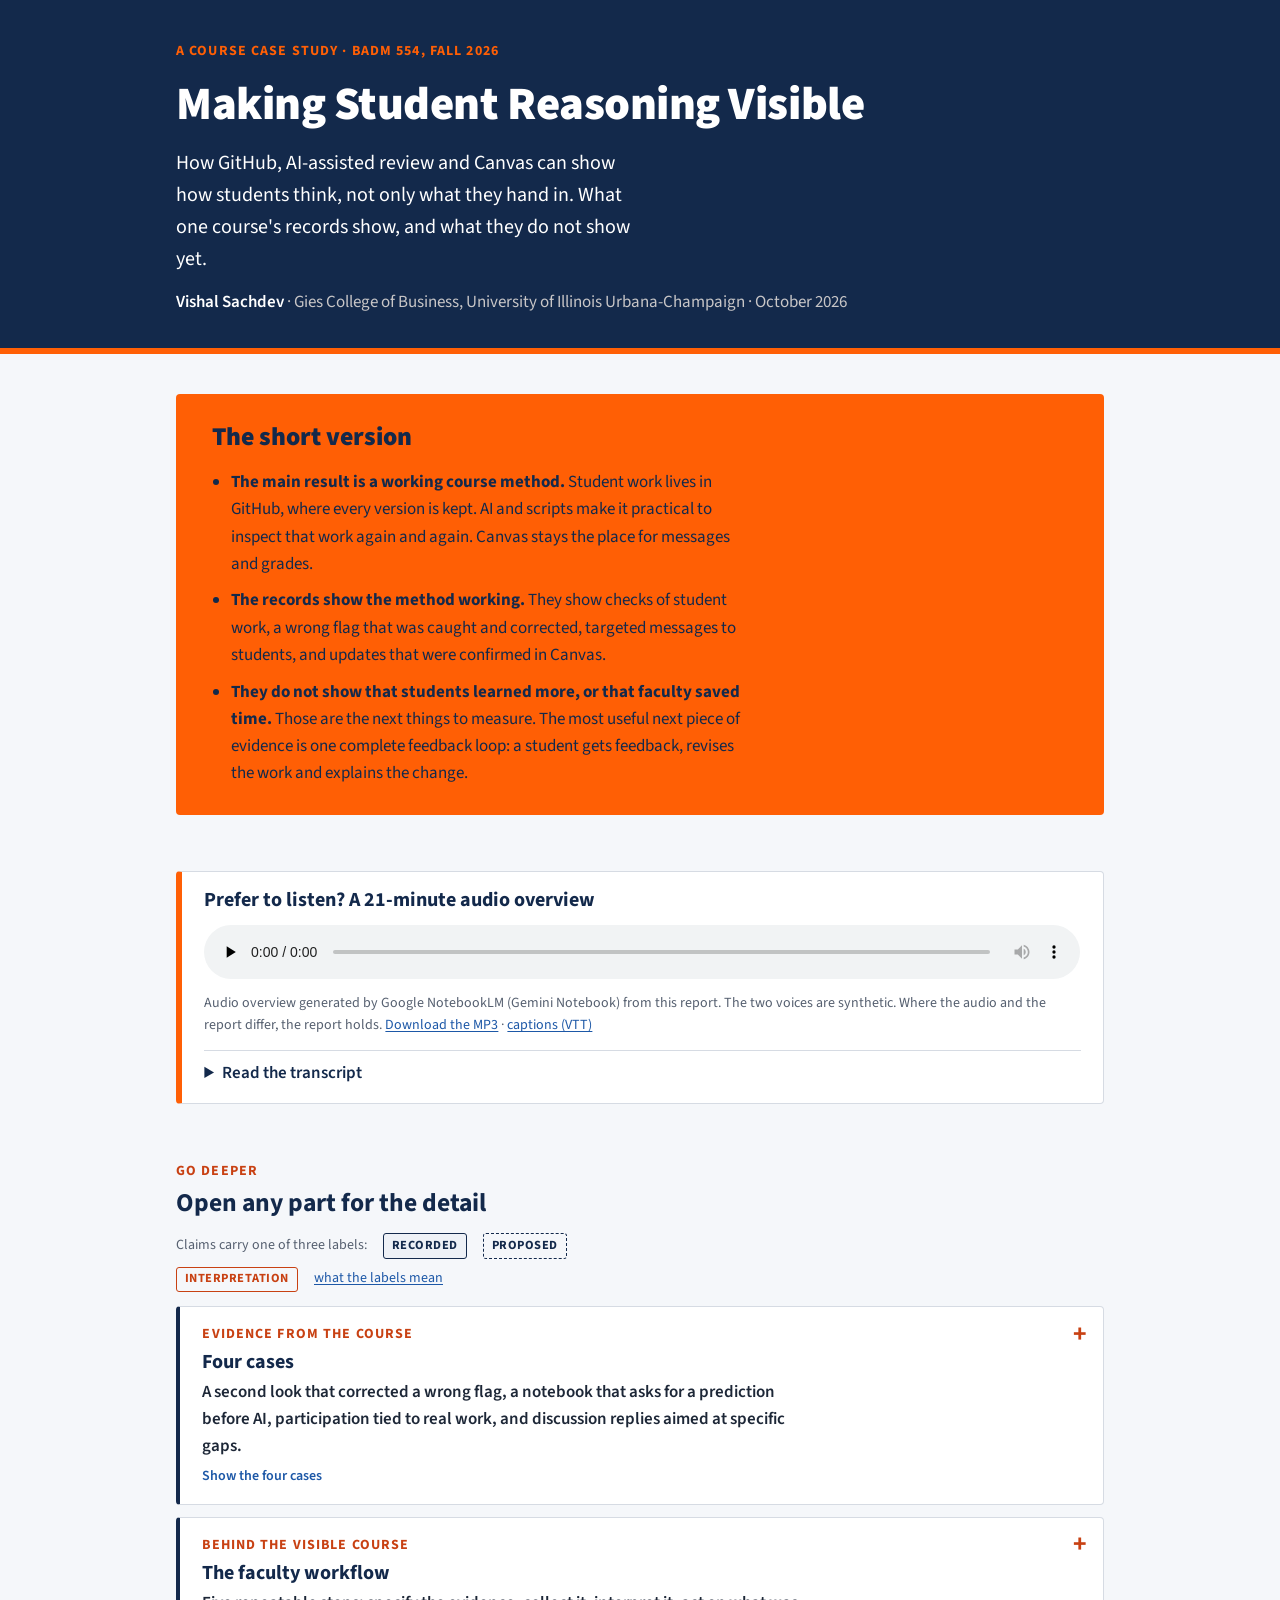
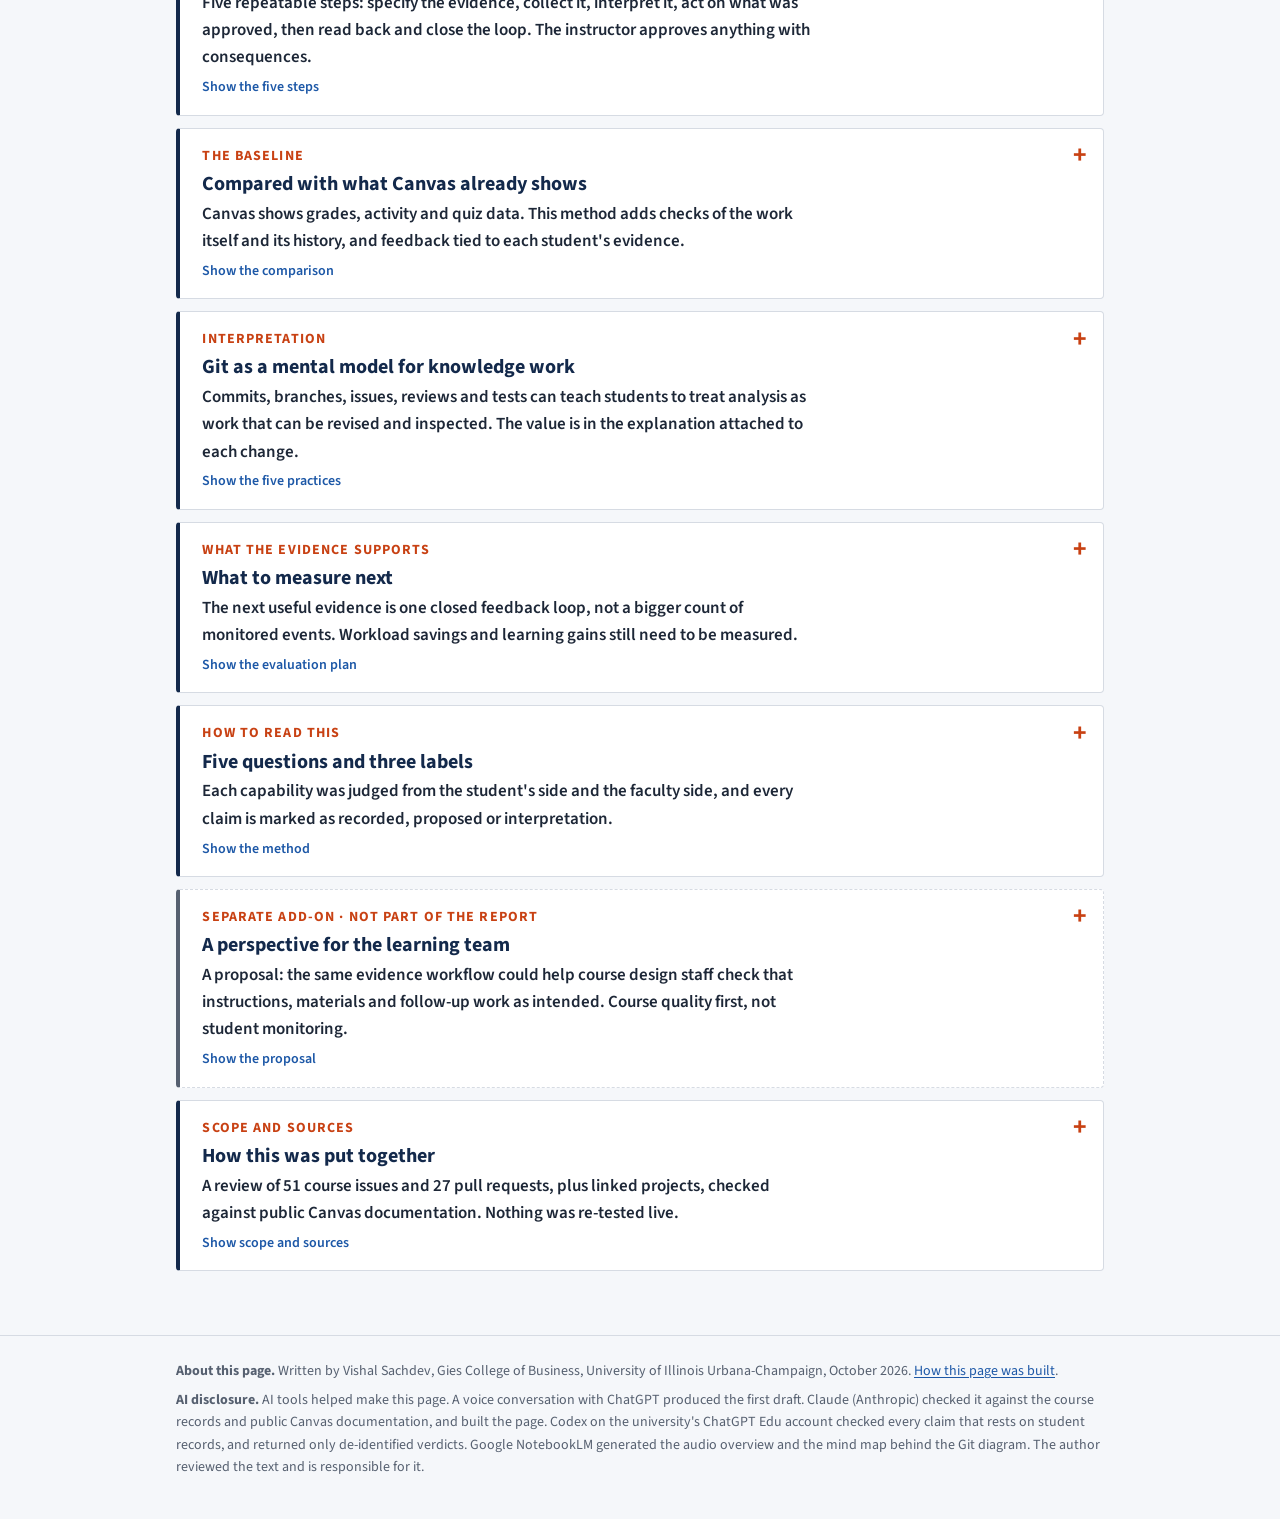
==== commit 7fb2c419: "[Claude badm554-learning-visibility] Progressive disclosure on the findings page; orchestrator visua" ====
--- a/docs/index.html
+++ b/docs/index.html
@@ -23,29 +23,11 @@
   </div>
 </header>
 
-<nav class="toc" aria-label="Contents">
-  <div class="wrap">
-    <ul>
-      <li><a href="#summary">Bottom line</a></li>
-      <li><a href="#listen">Listen</a></li>
-      <li><a href="#method">How to read this</a></li>
-      <li><a href="#cases">Four cases</a></li>
-      <li><a href="#workflow">The workflow</a></li>
-      <li><a href="#canvas">Compared with Canvas</a></li>
-      <li><a href="#git">Git as a mental model</a></li>
-      <li><a href="#next">What to measure next</a></li>
-      <li><a href="#learning-team">Add-on: learning team</a></li>
-      <li><a href="#sources">Sources</a></li>
-      <li><a href="process.html">How this page was built</a></li>
-    </ul>
-  </div>
-</nav>
-
 <main id="main">
   <div class="wrap">
 
     <section id="summary" class="bottom-line" aria-labelledby="bl-title">
-      <h2 id="bl-title">Bottom line</h2>
+      <h2 id="bl-title">The short version</h2>
       <ul>
         <li><strong>The main result is a working course method.</strong> Student work lives in GitHub, where every version is kept. AI and scripts make it practical to inspect that work again and again. Canvas stays the place for messages and grades.</li>
         <li><strong>The records show the method working.</strong> They show checks of student work, a wrong flag that was caught and corrected, targeted messages to students, and updates that were confirmed in Canvas.</li>
@@ -53,21 +35,17 @@
       </ul>
     </section>
 
-    <section id="listen" aria-labelledby="listen-title">
-      <div class="section-head">
-        <p class="eyebrow">Audio overview</p>
-        <h2 id="listen-title">Listen to a conversation about this report</h2>
-      </div>
-      <div class="listen">
-        <audio controls preload="none" src="assets/learning-visibility-audio.mp3">
-          <track kind="captions" src="assets/learning-visibility-audio.vtt" srclang="en" label="English" default>
-          <a href="assets/learning-visibility-audio.mp3">Download the audio overview (MP3, about 21 minutes, 13 MB)</a>
-        </audio>
-        <p class="credit">Audio overview generated by Google NotebookLM (Gemini Notebook) from this report. About 21 minutes. The two voices are synthetic. The report below is the reviewed source; where the audio and the report differ, the report holds. <a href="assets/learning-visibility-audio.mp3">Download the MP3</a> &middot; <a href="assets/learning-visibility-audio.vtt">captions (VTT)</a></p>
-        <details>
-          <summary>Read the transcript</summary>
-          <p class="note">Machine transcript, made locally with Whisper. It may contain small recognition errors.</p>
-          <div class="transcript">
+    <section id="listen" class="listen compact" aria-labelledby="listen-title">
+      <h2 id="listen-title" style="font-size:var(--step-1)">Prefer to listen? A 21-minute audio overview</h2>
+      <audio controls preload="none" src="assets/learning-visibility-audio.mp3">
+        <track kind="captions" src="assets/learning-visibility-audio.vtt" srclang="en" label="English" default>
+        <a href="assets/learning-visibility-audio.mp3">Download the audio overview (MP3, about 21 minutes, 13 MB)</a>
+      </audio>
+      <p class="credit">Audio overview generated by Google NotebookLM (Gemini Notebook) from this report. The two voices are synthetic. Where the audio and the report differ, the report holds. <a href="assets/learning-visibility-audio.mp3">Download the MP3</a> &middot; <a href="assets/learning-visibility-audio.vtt">captions (VTT)</a></p>
+      <details>
+        <summary>Read the transcript</summary>
+        <p class="note">Machine transcript, made locally with Whisper. It may contain small recognition errors.</p>
+        <div class="transcript">
             <p>You know, when you go out to a really truly high-end restaurant, you get this perfectly plated dish set down right in front of you. Right. It looks amazing. Yeah, exactly. You look at the presentation, you taste the final result, and you basically judge the entire meal based on that one static endpoint. But as the diner, you have absolutely</p>
             <p>no idea what actually happened back in the kitchen. You really don't. Right. Like, you don't know if the chef expertly layered those flavors over hours of careful prep, or if the kitchen was literally on fire, and they burned the first three attempts. And just hastily threw some garnish on a mediocre backup right before the buzzer.</p>
             <p>Exactly. You only see the final output. But if you're the head chef trying to train a culinary team, you cannot just look at the final plate. No. You need to see the process. Right. You need to see how they got there. And here at the Geese College of Business, a new course method is essentially putting a</p>
@@ -118,270 +96,342 @@
             <p>but it is just the first step. The infrastructure is there. Now we have to watch the learning happen inside it. So what does this all mean? I want to leave you the geese faculty and learning team with one final thought to mull over. Okay. If AI makes generating the correct final answer practically instantaneous and this new GitHub integration makes this step by step process of getting there completely visible. Yeah. Does the traditional final deliverable even matter anymore?</p>
             <p>Oh, wow. If we go back to our restaurant analogy, if a robot can instantly replicate the beautifully plated meal, maybe the only thing of actual value left to assess in business education isn't the food itself. That's deep. Maybe in the very near future, we will only be assessing the student's version controlled history of how they defended their culinary decisions while the AI critiqued every move they made in the kitchen. That is the real paradigm shift. It really is.</p>
             <p>Well, until next time, keep diving deep.</p>
-          </div>
-        </details>
+        </div>
+      </details>
+    </section>
+
+    <section aria-labelledby="layers-title" style="gap:0.9rem">
+      <div class="section-head">
+        <p class="eyebrow">Go deeper</p>
+        <h2 id="layers-title">Open any part for the detail</h2>
+      </div>
+      <div class="label-row note"><span>Claims carry one of three labels:</span><span class="chip">Recorded</span><span class="chip proposed">Proposed</span><span class="chip interp">Interpretation</span><a href="#method">what the labels mean</a></div>
+
+      <div class="layers">
+
+        <details class="layer" id="cases">
+          <summary>
+            <span class="eyebrow">Evidence from the course</span>
+            <h2>Four cases</h2>
+            <span class="takeaway">A second look that corrected a wrong flag, a notebook that asks for a prediction before AI, participation tied to real work, and discussion replies aimed at specific gaps.</span>
+            <span class="more">Show the four cases</span>
+          </summary>
+          <div class="layer-body">
+            <p class="note">Each case comes from a record in the private course repository: an issue thread where the instructor and AI tools logged what was checked, what was sent and how it was confirmed. The records are described here instead of linked, and no student is identified.</p>
+            <div class="cases">
+
+              <article class="case" aria-labelledby="case1">
+                <div class="tags"><span class="chip">Recorded</span><span class="chip section-tag">Online &middot; Module 6</span></div>
+                <h3 id="case1">A second look changed the diagnosis</h3>
+                <p>A first automated pass over 18 submitted notebooks flagged 7 as missing the pipeline each student was supposed to build. A broader recheck looked at notebook cells, attachments, team members' folders and later commits. It confirmed most of the flags, found one pipeline partly done, and found that one flag was wrong. The instructor also judged that unclear submission instructions were part of the problem.</p>
+                <details>
+                  <summary>What the record shows, and what it does not</summary>
+                  <dl>
+                    <div><dt>What the record shows</dt><dd>Each affected student got a Canvas message. The wrong flag was corrected. Students got a chance to resubmit with no late penalty.</dd></div>
+                    <div><dt class="not">What it does not show</dt><dd>Whether those students then revised their work successfully. This case supports diagnosis supervised by a person, not automatic grading from a first-pass check.</dd></div>
+                  </dl>
+                </details>
+              </article>
+
+              <article class="case" aria-labelledby="case2">
+                <div class="tags"><span class="chip">Recorded</span><span class="chip section-tag">Online &middot; Module 7</span></div>
+                <h3 id="case2">The notebook asks for the reasoning up front</h3>
+                <p>The Module 7 notebook asks each student for a prediction made before using AI, then checks, a comparison after using AI, a note on what AI contributed, and a reflection. An earlier review caught mismatches between roster names and GitHub folders. The revised process kept each student's existing prediction work and left the folders of students who had dropped the course untouched.</p>
+                <details>
+                  <summary>What the record shows, and what it does not</summary>
+                  <dl>
+                    <div><dt>What the record shows</dt><dd>24 student copies were distributed and each was verified by its file hash. Every student gets the same structure, and copies reach the right person.</dd></div>
+                    <div><dt class="not">What it does not show</dt><dd>That every student made a genuine independent prediction or a thoughtful comparison. Distribution is not evidence of the thinking.</dd></div>
+                  </dl>
+                </details>
+              </article>
+
+              <article class="case" aria-labelledby="case3">
+                <div class="tags"><span class="chip">Recorded</span><span class="chip section-tag">In-person &middot; participation</span></div>
+                <h3 id="case3">Participation became a checkpoint in the work</h3>
+                <p>Participation credit came from substantive written work committed to the team repository by a set deadline. An audit checked all 19 team repositories, one result per student.</p>
+                <details>
+                  <summary>What the record shows, and what it does not</summary>
+                  <dl>
+                    <div><dt>What the record shows</dt><dd>Of 72 student results, 61 were complete and 11 incomplete. All were entered in Canvas and read back to confirm them. At that point the grades had not yet been posted to students.</dd></div>
+                    <div><dt class="not">What it does not show</dt><dd>The quality of the learning. It shows that an identifiable piece of work existed by the deadline.</dd></div>
+                  </dl>
+                </details>
+              </article>
+
+              <article class="case" aria-labelledby="case4">
+                <div class="tags"><span class="chip">Recorded</span><span class="chip section-tag">Online &middot; discussion</span></div>
+                <h3 id="case4">Discussion review produced targeted replies</h3>
+                <p>An AI-assisted reading of 19 discussion posts produced 8 proposed instructor replies. Each named a specific gap in the analysis, for example a join that keeps the row count right but loses the added data.</p>
+                <details>
+                  <summary>What the record shows, and what it does not</summary>
+                  <dl>
+                    <div><dt>What the record shows</dt><dd>All 8 approved replies were live once a posting failure was fixed and the thread was checked.</dd></div>
+                    <div><dt class="not">What it does not show</dt><dd>Whether students' later reasoning or revisions changed.</dd></div>
+                  </dl>
+                </details>
+              </article>
+
+            </div>
+          </div>
+        </details>
+
+        <details class="layer" id="workflow">
+          <summary>
+            <span class="eyebrow">Behind the visible course</span>
+            <h2>The faculty workflow</h2>
+            <span class="takeaway">Five repeatable steps: specify the evidence, collect it, interpret it, act on what was approved, then read back and close the loop. The instructor approves anything with consequences.</span>
+            <span class="more">Show the five steps</span>
+          </summary>
+          <div class="layer-body">
+            <div class="prose">
+              <p>The hidden work is a repeated sequence: collect evidence, interpret it, decide, and confirm the follow-through. The sequence can be reused week to week, while the teaching criteria stay specific to each course. The steps below come from the course records, except the second half of step 5, which the records do not yet show consistently.</p>
+            </div>
+            <ol class="steps">
+              <li><strong>Specify the evidence</strong><p>Turn the assignment into things that can be inspected: a prediction before AI, a required pipeline, a check with a stated blind spot, a checkpoint. A rubric and a starter file make the request clear to students and to the reviewing tools.</p></li>
+              <li><strong>Collect and reconcile</strong><p>Scripts gather the work and its history. Matching against the roster separates active students from staff commits, alternate usernames and students who dropped. A failed read counts as unknown evidence, never as missing work.</p></li>
+              <li><strong>Inspect and interpret</strong><p>Simple checks confirm files, timing and required sections. An AI-assisted review reads explanations and code in context. The instructor checks any interpretation with consequences, and may decide the assignment wording caused the gap, not the student.</p></li>
+              <li><strong>Approve and act</strong><p>Draft targeted messages or grade updates, review the exceptions, and apply only what was approved. The Module 6 and Module 7 cases show instructor approval at this step, not an unattended process.</p></li>
+              <li><strong>Read back and close the loop</strong><p>Confirm that the message, grade entry or content change exists. Then, in a later check, look at the student's response and revised work. The first confirmation shows the task was done. The second is what shows learning.</p></li>
+            </ol>
+            <div class="prose">
+              <h3>What each component does</h3>
+              <p><strong>Skills</strong> write down the reusable procedure and its safeguards. <strong>Scripts</strong> make collection, comparison and delivery repeatable. <strong>AI</strong> helps read varied student work and draft specific feedback. <strong>Canvas MCP</strong>, an open-source tool the author built, lets AI agents read from and write to Canvas, so this work connects to assignments, submissions, discussions and messages.<sup class="ref"><a href="#src-8">8</a></sup> It is a connection layer, not a new Canvas analytics feature.</p>
+              <p>Two cautions. Not every step used Canvas MCP: the discussion replies were posted with a separate script. And having a tool does not mean the work runs unattended. The discussion record shows an approved batch, a failure partway through, renewed permission and a final check. The course's audit notes set out a schedule and a reusable skill, but a planned schedule is not proof of a reliable recurring service.</p>
+            </div>
+          </div>
+        </details>
+
+        <details class="layer" id="canvas">
+          <summary>
+            <span class="eyebrow">The baseline</span>
+            <h2>Compared with what Canvas already shows</h2>
+            <span class="takeaway">Canvas shows grades, activity and quiz data. This method adds checks of the work itself and its history, and feedback tied to each student's evidence.</span>
+            <span class="more">Show the comparison</span>
+          </summary>
+          <div class="layer-body">
+            <div class="prose">
+              <p>Canvas already gives instructors real evidence about learning. The difference here is not that Canvas lacks reasoning evidence. Canvas can host process-focused assignments too. The difference is the link between a versioned workspace outside Canvas and a repeatable review and response that fits the course.</p>
+            </div>
+            <div class="table-scroll" role="region" aria-label="Canvas compared with the course method" tabindex="0">
+              <table>
+                <thead><tr><th scope="col">What Canvas shows an instructor</th><th scope="col">What this course method adds</th></tr></thead>
+                <tbody>
+                  <tr><td>Grades, submissions, discussion posts, page views and participation<sup class="ref"><a href="#src-2">2</a></sup></td><td>Cross-checks those records against notebook content, repository history and the course's own expectations.</td></tr>
+                  <tr><td>Each student's access report: views, participation, last access<sup class="ref"><a href="#src-3">3</a></sup></td><td>Checks whether the work contains the required reasoning or working code, not only whether a page was opened.</td></tr>
+                  <tr><td>Module progress, quiz responses and item analysis, outcomes, quiz logs<sup class="ref"><a href="#src-4">4</a></sup><sup class="ref"><a href="#src-5">5</a></sup><sup class="ref"><a href="#src-6">6</a></sup></td><td>Connects a prediction to a growing piece of analysis, its validation checks and the student's explanation for a revision.</td></tr>
+                  <tr><td>Instructor messages and feedback</td><td>Drafts feedback tied to each student's evidence, sends approved messages in batches, and confirms what was written or sent.</td></tr>
+                </tbody>
+              </table>
+            </div>
+            <ul class="plain">
+              <li>Canvas Course Analytics refreshes every 24 hours, and it does not support student participation data from external tools.<sup class="ref"><a href="#src-2">2</a></sup></li>
+              <li>Canvas says page view data and quiz logs should not be used to judge academic integrity.<sup class="ref"><a href="#src-6">6</a></sup></li>
+              <li>Canvas Live Events can feed custom analytics, but an institution administrator has to set them up with a separate data service. They are not part of an instructor's everyday tools.<sup class="ref"><a href="#src-7">7</a></sup></li>
+              <li>Which reports an instructor sees depends on permissions and on how the institution has configured Canvas.</li>
+            </ul>
+            <div class="prose">
+              <h3>Where the criteria come from</h3>
+              <p>The design principles of the Gies online Master of Science in Business Analytics treat AI as a thinking partner and productivity aid, and ask students to form their own hypotheses, critique and reflect before and after using it. The program's assessment strategy recommends a few natural and reflective records of the work process, such as revisions, debugging notes and AI attribution logs. It also recommends a rubric dimension for the learning trajectory that rewards reasoned changes of direction and recovery from errors. These are recommendations. They should not be read as already in place in every course.<sup class="ref"><a href="#src-1">1</a></sup></p>
+              <p>The program's GitHub strategy goes further. It proposes version-controlled professional practice as a program learning outcome: working incrementally, collaborating, evaluating what AI contributed and presenting evidence. Program leadership has not yet decided on that proposal. BADM 554 can illustrate it, but does not show program-wide adoption.</p>
+            </div>
+          </div>
+        </details>
+
+        <details class="layer" id="git">
+          <summary>
+            <span class="eyebrow">Interpretation</span>
+            <h2>Git as a mental model for knowledge work</h2>
+            <span class="takeaway">Commits, branches, issues, reviews and tests can teach students to treat analysis as work that can be revised and inspected. The value is in the explanation attached to each change.</span>
+            <span class="more">Show the five practices</span>
+          </summary>
+          <div class="layer-body">
+            <div class="prose">
+              <p><span class="chip interp">Interpretation</span> This is an educational reading of the course design, supported by the proposed program outcome and by the prediction-and-revision designs in BADM 554. It does not claim that a commit history shows what a student was thinking.</p>
+            </div>
+            <figure class="gitmap" aria-labelledby="gitmap-cap">
+              <p class="hub" id="gitmap-cap">Git practices as mental models for analysis<span>Five practices, each with the habit it can teach</span></p>
+              <ul class="branches">
+                <li class="branch"><h3>Commits and diffs</h3><p class="model">Save an important state and see what changed.</p><ul><li>Link a correction to its specific reason.</li><li>Avoid remembering only the polished result.</li></ul></li>
+                <li class="branch"><h3>Branches</h3><p class="model">Keep alternative approaches apart.</p><ul><li>Compare different options during the analysis.</li><li>Test proposals instead of overwriting guesses.</li></ul></li>
+                <li class="branch"><h3>Issues</h3><p class="model">State the problem, the evidence and the uncertainty.</p><ul><li>Define clearly what "done" means.</li><li>Make a precise question part of the analysis.</li></ul></li>
+                <li class="branch"><h3>Pull requests and review</h3><p class="model">Offer a change with a reason.</p><ul><li>Let someone challenge the proposed work.</li><li>Explain which feedback was accepted, rejected or deferred.</li></ul></li>
+                <li class="branch"><h3>Tests and reproducible work</h3><p class="model">Make analytical claims checkable.</p><ul><li>Let a teammate or an AI agent rerun a check.</li><li>Find exactly where an explanation fails.</li></ul></li>
+              </ul>
+            </figure>
+            <p class="note">Redrawn from a mind map that Google NotebookLM generated from this report. A sixth practice, readable history, sits under all five: leave enough context for another person or AI agent to continue the work without reconstructing every decision.</p>
+            <div class="prose">
+              <p><strong>The benefit comes from the explanation attached to the change.</strong> A useful window into learning joins a first claim, a test or critique, a changed piece of work and the student's own explanation. A diff alone shows that text changed. It does not show why, who understood it, or whether AI wrote it. The program's GitHub strategy itself names always-on AI code completion as a problem for any claim of unaided work.</p>
+              <p><strong>Students should be able to understand and challenge the record.</strong> Tell them which evidence is collected and why. Let them correct identity matches and point to valid work done elsewhere. Use a few meaningful checkpoints instead of rewarding commit counts. The course's own audit notes warn that commits do not measure effort or quality, that alternate usernames and paired work make attribution hard, and that work done in Word or SharePoint may never reach GitHub. Students should learn to document their work honestly, not to generate activity for a dashboard.</p>
+              <p>Evidence can stay private and still be reviewed by authorized faculty and tools. In BADM 554, team repositories are private for the term. Making student work private by default across the whole program, with publication to a portfolio as the student's own choice, is still a proposal.</p>
+            </div>
+          </div>
+        </details>
+
+        <details class="layer" id="next">
+          <summary>
+            <span class="eyebrow">What the evidence supports</span>
+            <h2>What to measure next</h2>
+            <span class="takeaway">The next useful evidence is one closed feedback loop, not a bigger count of monitored events. Workload savings and learning gains still need to be measured.</span>
+            <span class="more">Show the evaluation plan</span>
+          </summary>
+          <div class="layer-body">
+            <div class="callout"><p>Established: checkpoints based on actual student work, inspection results that were corrected when wrong, distribution matched to the roster, feedback specific to the content, and confirmation in Canvas.</p></div>
+            <div class="prose">
+              <p>Together these show a practical way to review student work in detail without opening every screen by hand. The records do not count the time spent building, checking or repairing the workflow, so a lighter faculty workload is still a claim to test.</p>
+              <h3>Promising but not finished</h3>
+            </div>
+            <ul class="plain">
+              <li><span class="chip proposed">Proposed</span> A combined activity dashboard is a plan, not a working early-warning system. The plan itself records limits: matching identities across systems, no per-student video reporting, and restricted time-on-page data.</li>
+              <li><span class="chip">Recorded</span> Seven video quiz players were deployed, but the record keeps deployment separate from reading each student's quiz results. Having the tool in place is not the same as having an interpreted learning record.</li>
+              <li><span class="chip proposed">Proposed</span> The SQL tutor project has a request for query history<sup class="ref"><a href="#src-10">10</a></sup> and a report of tutor failures.<sup class="ref"><a href="#src-9">9</a></sup> A requested feature is not working telemetry, and failed tutor calls or used-up quota must never be read as student confusion or disengagement.</li>
+            </ul>
+            <div class="prose"><h3>A proportionate evaluation for the next round</h3></div>
+            <div class="table-scroll" role="region" aria-label="Evaluation questions and evidence" tabindex="0">
+              <table>
+                <thead><tr><th scope="col">Question</th><th scope="col">Evidence that would answer it</th></tr></thead>
+                <tbody>
+                  <tr><td>Did feedback change the student's work?</td><td>Link the first version, the feedback and the later revision, and ask the student to explain the change and the reasoning behind it.</td></tr>
+                  <tr><td>Did faculty effort go down?</td><td>Record setup, review, exceptions and repair time as well as delivery time. Compare the same task done by hand and with assistance.</td></tr>
+                  <tr><td>Can the flags be trusted?</td><td>With a sample checked by a person, count false flags, missed cases, identity corrections and work that could not be read.</td></tr>
+                  <tr><td>Did the professional practice carry over?</td><td>Ask students to explain and use their history, review process and validation decisions on a later or unfamiliar task.</td></tr>
+                </tbody>
+              </table>
+            </div>
+            <div class="prose">
+              <p>Use the current cases to describe how the course teaches and operates. Save claims about better learning, lower workload or program-wide impact for an evaluation that observes them.</p>
+            </div>
+          </div>
+        </details>
+
+        <details class="layer" id="method">
+          <summary>
+            <span class="eyebrow">How to read this</span>
+            <h2>Five questions and three labels</h2>
+            <span class="takeaway">Each capability was judged from the student's side and the faculty side, and every claim is marked as recorded, proposed or interpretation.</span>
+            <span class="more">Show the method</span>
+          </summary>
+          <div class="layer-body">
+            <div class="prose">
+              <p>Each capability was judged with five linked questions, from both the student's side and the faculty member's side, and then compared with what an instructor can already see in Canvas. The questions follow the design principles of the Gies online Master of Science in Business Analytics: independent thinking, critical use of AI, a few selected records of the work process, and feedback followed by revision.<sup class="ref"><a href="#src-1">1</a></sup></p>
+            </div>
+            <ol class="questions">
+              <li><strong>Teaching purpose</strong><span>What should the student practice, and what decision would better evidence help faculty make? Start with reasoning, checking or collaboration, not with whatever metric is available.</span></li>
+              <li><strong>Visible reasoning</strong><span>Which piece of work shows the student's process: a first prediction, a revision, a test, an explanation, a response to critique? Activity is not the same as understanding.</span></li>
+              <li><strong>AI-supported faculty work</strong><span>How do reusable skills, scripts and AI help collect and compare the evidence? Where does the instructor judge, approve and handle exceptions?</span></li>
+              <li><strong>Feedback and revision</strong><span>What does the student receive and what can they change? A sent message proves delivery, not that the student read it or acted on it.</span></li>
+              <li><strong>Shown benefit</strong><span>What actually happened for students and faculty? Keep what was done apart from what it might achieve.</span></li>
+            </ol>
+            <div class="labels">
+              <div class="label-row"><span class="chip">Recorded</span><span>A course record documents the action or its result. It was not re-tested live for this report.</span></div>
+              <div class="label-row"><span class="chip proposed">Proposed</span><span>A design or intended function, not yet in use.</span></div>
+              <div class="label-row"><span class="chip interp">Interpretation</span><span>A likely benefit for learning or workload that still needs to be measured.</span></div>
+            </div>
+          </div>
+        </details>
+
+        <details class="layer addon-layer" id="learning-team">
+          <summary>
+            <span class="eyebrow">Separate add-on &middot; not part of the report</span>
+            <h2>A perspective for the learning team</h2>
+            <span class="takeaway">A proposal: the same evidence workflow could help course design staff check that instructions, materials and follow-up work as intended. Course quality first, not student monitoring.</span>
+            <span class="more">Show the proposal</span>
+          </summary>
+          <div class="layer-body">
+            <div class="addon-head">
+              <p>This is a proposal based on the same course records. It does not claim these staff workflows exist, that roles have changed, or that a pilot has been approved.</p>
+            </div>
+            <div class="prose">
+              <p>The same evidence workflow could help the learning team, the staff who support course design and delivery, check how courses are built and run. The focus would be the course, not individual students.</p>
+            </div>
+            <div class="table-scroll" role="region" aria-label="Staff questions and possible actions" tabindex="0">
+              <table>
+                <thead><tr><th scope="col">Staff question</th><th scope="col">Evidence and possible action</th></tr></thead>
+                <tbody>
+                  <tr><td>Are the instructions producing the intended work?</td><td>Compare the brief, the starter file and the structure of what students submit. In Module 6, an unclear submission expectation and a wrong flag showed up. That argues for a design review before treating students as non-compliant.</td></tr>
+                  <tr><td>Did the approved materials reach the right people?</td><td>Check roster matching, file versions and publication records. The Module 7 distribution caught identity mismatches before delivery and verified 24 student copies.</td></tr>
+                  <tr><td>Are interventions actually complete?</td><td>Track approval, send result and confirmation separately. The discussion reply script stopped partway through, so a closed task should record the recovery too.</td></tr>
+                  <tr><td>Is a tool failure distorting the activity data?</td><td>Separate access, sign-in, runtime and quota problems from student difficulty. The tutor failure report is a service problem until a reliable retest says otherwise.</td></tr>
+                </tbody>
+              </table>
+            </div>
+            <div class="prose">
+              <p>With the right permissions, Canvas MCP could let staff and AI agents work from course evidence without rebuilding it by hand across screens. Its documented tools cover course structure, assignments and discussions, plus content quality and accessibility checks.<sup class="ref"><a href="#src-8">8</a></sup> Running a scanner or a course quality check is not accessibility certification, and it does not prove a course is ready to publish. The program's assessment principles should still decide what is collected. Staff can help make evidence expectations clear and consistent, while faculty keep the decisions about the learning task, its interpretation and its assessment.</p>
+              <p><strong>Start with course quality, not student monitoring.</strong> A small pilot could look at one weekly package: the assignment, rubric, notebook, Canvas placement and follow-up record. Its output would be a short list of exceptions, each linked to the exact version inspected.</p>
+            </div>
+            <div class="phases">
+              <div class="phase"><h4>Before release</h4><p>Check that the assignment and rubric agree, required files exist, links work, students' original prediction work will be kept, and the roster matching sends nothing to the wrong place. Do a dry run before distributing.</p></div>
+              <div class="phase"><h4>During delivery</h4><p>Separate evidence that could not be reached from work that is incomplete. Send unclear instructions to the faculty owner and technical failures to the delivery owner. Prepare suggestions or drafts without changing assessment rules or contacting students.</p></div>
+              <div class="phase"><h4>After delivery</h4><p>Confirm publication or delivery in the system of record. Sample feedback and revisions to find recurring design problems. Record what should change next time and the evidence for it.</p></div>
+            </div>
+            <div class="prose"><h3>Measure before expanding</h3></div>
+            <ul class="plain">
+              <li>Time per weekly review, including preparation, corrections and failures, compared with the current process.</li>
+              <li>False flags and missed defects, with the reason: identity mismatch, unreachable source or unclear instruction.</li>
+              <li>Time from a confirmed course defect to its fix, and whether affected students got a clear remedy.</li>
+              <li>Whether the exception list helps faculty act without adding documentation work for students.</li>
+            </ul>
+            <div class="prose">
+              <p><strong>Access and ownership.</strong> Use the least course access the work needs. Keep identifiable records inside the authorized staff group, and share only aggregate or student-safe summaries. Name who reviews exceptions and who approves changes with consequences. The course's audit notes already warn about staff accounts, alternate usernames and work done off the platform; those safeguards should travel with any reusable skill.</p>
+            </div>
+          </div>
+        </details>
+
+        <details class="layer" id="sources">
+          <summary>
+            <span class="eyebrow">Scope and sources</span>
+            <h2>How this was put together</h2>
+            <span class="takeaway">A review of 51 course issues and 27 pull requests, plus linked projects, checked against public Canvas documentation. Nothing was re-tested live.</span>
+            <span class="more">Show scope and sources</span>
+          </summary>
+          <div class="layer-body">
+            <div class="prose">
+              <p>The review screened every issue in the BADM 554 course repository (51 issues, 13 open and 38 closed, plus 27 pull requests) and read the full discussion on 12 of them. It also looked at linked work: 33 issues in the SQL tutor (Taxi Crawler) project and 25 in the course textbook. The teaching assistant and content repositories were not reviewed. These are counts of records reviewed, not of interventions or students. The report picks the cases most relevant to learning visibility rather than listing every administrative issue.</p>
+              <p>Nothing here was re-checked against live Canvas data, student repositories, runtime logs or an outcome dataset. Closing an issue does not prove deployment or learning. No identifiable student information appears in this report. The course repository and the program's design documents are not public, so they are described rather than linked. <a href="process.html">How this page was built</a> explains the process and the privacy safeguards.</p>
+            </div>
+            <ol class="sources">
+              <li id="src-1">Gies online MS in Business Analytics: design principles, assessment strategy and GitHub strategy. Internal program documents. <span class="access">not public</span></li>
+              <li id="src-2"><a href="https://community.instructure.com/en/kb/articles/660626-how-do-i-view-course-analytics-for-a-student-in-a-course">Canvas: Course Analytics for a student</a> <span class="access">public</span></li>
+              <li id="src-3"><a href="https://community.instructure.com/en/kb/articles/660982-how-do-i-view-the-course-access-report-for-an-individual-user">Canvas: course access report</a> <span class="access">public</span></li>
+              <li id="src-4"><a href="https://community.instructure.com/en/kb/articles/660912-how-do-i-use-modules-to-view-the-progress-of-students-in-a-course">Canvas: module progress</a> <span class="access">public</span></li>
+              <li id="src-5"><a href="https://community.instructure.com/en/kb/articles/661090-how-do-i-view-reports-for-a-quiz-in-new-quizzes">Canvas: New Quizzes reports</a> <span class="access">public</span></li>
+              <li id="src-6"><a href="https://community.instructure.com/en/kb/articles/661037-how-do-i-view-a-quiz-log-for-a-student">Canvas: quiz logs and their limits</a> <span class="access">public</span></li>
+              <li id="src-7"><a href="https://community.instructure.com/en/kb/articles/661441-how-do-i-subscribe-to-live-events-using-canvas-data-services">Canvas: Live Events through Canvas Data Services</a> <span class="access">public</span></li>
+              <li id="src-8"><a href="https://github.com/vishalsachdev/canvas-mcp/blob/main/README.md">Canvas MCP tools and workflow skills</a> <span class="access">public</span></li>
+              <li id="src-9"><a href="https://github.com/Business-Analytics-at-Gies/badm554-taxi-crawler/issues/33">SQL tutor issue 33: tutor failure report</a> <span class="access">public</span></li>
+              <li id="src-10"><a href="https://github.com/Business-Analytics-at-Gies/badm554-taxi-crawler/issues/8">SQL tutor issue 8: query history request</a> <span class="access">public</span></li>
+              <li>BADM 554 course records: issue threads for the Module 6 check, the Module 7 notebook distribution, the in-person participation checkpoint, the discussion replies, the pre-AI prediction design decision and the video quiz rollout; the online and in-person repository audit notes; the dashboard plan. Private course repository. <span class="access">not public</span></li>
+            </ol>
+          </div>
+        </details>
+
       </div>
     </section>
 
-    <section id="method" aria-labelledby="method-title">
-      <div class="section-head">
-        <p class="eyebrow">How to read this</p>
-        <h2 id="method-title">Five questions for each capability</h2>
-      </div>
-      <div class="prose">
-        <p>Each capability was judged with five linked questions, from both the student's side and the faculty member's side, and then compared with what an instructor can already see in Canvas. The questions follow the design principles of the Gies online Master of Science in Business Analytics: independent thinking, critical use of AI, a few selected records of the work process, and feedback followed by revision.<sup class="ref"><a href="#src-1">1</a></sup></p>
-      </div>
-      <ol class="questions">
-        <li><strong>Teaching purpose</strong><span>What should the student practice, and what decision would better evidence help faculty make? Start with reasoning, checking or collaboration, not with whatever metric is available.</span></li>
-        <li><strong>Visible reasoning</strong><span>Which piece of work shows the student's process: a first prediction, a revision, a test, an explanation, a response to critique? Activity is not the same as understanding.</span></li>
-        <li><strong>AI-supported faculty work</strong><span>How do reusable skills, scripts and AI help collect and compare the evidence? Where does the instructor judge, approve and handle exceptions?</span></li>
-        <li><strong>Feedback and revision</strong><span>What does the student receive and what can they change? A sent message proves delivery, not that the student read it or acted on it.</span></li>
-        <li><strong>Shown benefit</strong><span>What actually happened for students and faculty? Keep what was done apart from what it might achieve.</span></li>
-      </ol>
-      <div class="labels">
-        <p class="note">Three labels separate what is known from what is hoped:</p>
-        <div class="label-row"><span class="chip">Recorded</span><span>A course record documents the action or its result. It was not re-tested live for this report.</span></div>
-        <div class="label-row"><span class="chip proposed">Proposed</span><span>A design or intended function, not yet in use.</span></div>
-        <div class="label-row"><span class="chip interp">Interpretation</span><span>A likely benefit for learning or workload that still needs to be measured.</span></div>
-      </div>
-    </section>
-
-    <section id="cases" aria-labelledby="cases-title">
-      <div class="section-head">
-        <p class="eyebrow">Evidence from the course</p>
-        <h2 id="cases-title">Four cases</h2>
-      </div>
-      <p class="note">Each case comes from a record in the private course repository: an issue thread where the instructor and AI tools logged what was checked, what was sent and how it was confirmed. The records are described here instead of linked, and no student is identified.</p>
-      <div class="cases">
-
-        <article class="case" aria-labelledby="case1">
-          <div class="tags"><span class="chip">Recorded</span><span class="chip section-tag">Online &middot; Module 6</span></div>
-          <h3 id="case1">A second look changed the diagnosis</h3>
-          <p>A first automated pass over 18 submitted notebooks flagged 7 as missing the pipeline each student was supposed to build. A broader recheck looked at notebook cells, attachments, team members' folders and later commits. It confirmed most of the flags, found one pipeline partly done, and found that one flag was wrong. The instructor also judged that unclear submission instructions were part of the problem.</p>
-          <dl>
-            <div><dt>What the record shows</dt><dd>Each affected student got a Canvas message. The wrong flag was corrected. Students got a chance to resubmit with no late penalty.</dd></div>
-            <div><dt class="not">What it does not show</dt><dd>Whether those students then revised their work successfully. This case supports diagnosis supervised by a person, not automatic grading from a first-pass check.</dd></div>
-          </dl>
-        </article>
-
-        <article class="case" aria-labelledby="case2">
-          <div class="tags"><span class="chip">Recorded</span><span class="chip section-tag">Online &middot; Module 7</span></div>
-          <h3 id="case2">The notebook asks for the reasoning up front</h3>
-          <p>The Module 7 notebook asks each student for a prediction made before using AI, then checks, a comparison after using AI, a note on what AI contributed, and a reflection. An earlier review caught mismatches between roster names and GitHub folders. The revised process kept each student's existing prediction work and left the folders of students who had dropped the course untouched.</p>
-          <dl>
-            <div><dt>What the record shows</dt><dd>24 student copies were distributed and each was verified by its file hash. Every student gets the same structure, and copies reach the right person.</dd></div>
-            <div><dt class="not">What it does not show</dt><dd>That every student made a genuine independent prediction or a thoughtful comparison. Distribution is not evidence of the thinking.</dd></div>
-          </dl>
-        </article>
-
-        <article class="case" aria-labelledby="case3">
-          <div class="tags"><span class="chip">Recorded</span><span class="chip section-tag">In-person &middot; participation</span></div>
-          <h3 id="case3">Participation became a checkpoint in the work</h3>
-          <p>Participation credit came from substantive written work committed to the team repository by a set deadline. An audit checked all 19 team repositories, one result per student.</p>
-          <dl>
-            <div><dt>What the record shows</dt><dd>Of 72 student results, 61 were complete and 11 incomplete. All were entered in Canvas and read back to confirm them. At that point the grades had not yet been posted to students.</dd></div>
-            <div><dt class="not">What it does not show</dt><dd>The quality of the learning. It shows that an identifiable piece of work existed by the deadline.</dd></div>
-          </dl>
-        </article>
-
-        <article class="case" aria-labelledby="case4">
-          <div class="tags"><span class="chip">Recorded</span><span class="chip section-tag">Online &middot; discussion</span></div>
-          <h3 id="case4">Discussion review produced targeted replies</h3>
-          <p>An AI-assisted reading of 19 discussion posts produced 8 proposed instructor replies. Each named a specific gap in the analysis, for example a join that keeps the row count right but loses the added data.</p>
-          <dl>
-            <div><dt>What the record shows</dt><dd>All 8 approved replies were live once a posting failure was fixed and the thread was checked.</dd></div>
-            <div><dt class="not">What it does not show</dt><dd>Whether students' later reasoning or revisions changed.</dd></div>
-          </dl>
-        </article>
-
-      </div>
-    </section>
-
-    <section id="workflow" aria-labelledby="workflow-title">
-      <div class="section-head">
-        <p class="eyebrow">Behind the visible course</p>
-        <h2 id="workflow-title">The faculty workflow</h2>
-      </div>
-      <div class="prose">
-        <p>The hidden work is a repeated sequence: collect evidence, interpret it, decide, and confirm the follow-through. The sequence can be reused week to week, while the teaching criteria stay specific to each course. The steps below come from the course records, except the second half of step 5, which the records do not yet show consistently.</p>
-      </div>
-      <ol class="steps">
-        <li><strong>Specify the evidence</strong><p>Turn the assignment into things that can be inspected: a prediction before AI, a required pipeline, a check with a stated blind spot, a checkpoint. A rubric and a starter file make the request clear to students and to the reviewing tools.</p></li>
-        <li><strong>Collect and reconcile</strong><p>Scripts gather the work and its history. Matching against the roster separates active students from staff commits, alternate usernames and students who dropped. A failed read counts as unknown evidence, never as missing work.</p></li>
-        <li><strong>Inspect and interpret</strong><p>Simple checks confirm files, timing and required sections. An AI-assisted review reads explanations and code in context. The instructor checks any interpretation with consequences, and may decide the assignment wording caused the gap, not the student.</p></li>
-        <li><strong>Approve and act</strong><p>Draft targeted messages or grade updates, review the exceptions, and apply only what was approved. The Module 6 and Module 7 cases show instructor approval at this step, not an unattended process.</p></li>
-        <li><strong>Read back and close the loop</strong><p>Confirm that the message, grade entry or content change exists. Then, in a later check, look at the student's response and revised work. The first confirmation shows the task was done. The second is what shows learning.</p></li>
-      </ol>
-      <div class="prose">
-        <h3>What each component does</h3>
-        <p><strong>Skills</strong> write down the reusable procedure and its safeguards. <strong>Scripts</strong> make collection, comparison and delivery repeatable. <strong>AI</strong> helps read varied student work and draft specific feedback. <strong>Canvas MCP</strong>, an open-source tool the author built, lets AI agents read from and write to Canvas, so this work connects to assignments, submissions, discussions and messages.<sup class="ref"><a href="#src-8">8</a></sup> It is a connection layer, not a new Canvas analytics feature.</p>
-        <p>Two cautions. Not every step used Canvas MCP: the discussion replies were posted with a separate script. And having a tool does not mean the work runs unattended. The discussion record shows an approved batch, a failure partway through, renewed permission and a final check. The course's audit notes set out a schedule and a reusable skill, but a planned schedule is not proof of a reliable recurring service.</p>
-      </div>
-    </section>
-
-    <section id="canvas" aria-labelledby="canvas-title">
-      <div class="section-head">
-        <p class="eyebrow">The baseline</p>
-        <h2 id="canvas-title">Compared with what Canvas already shows</h2>
-      </div>
-      <div class="prose">
-        <p>Canvas already gives instructors real evidence about learning. The difference here is not that Canvas lacks reasoning evidence. Canvas can host process-focused assignments too. The difference is the link between a versioned workspace outside Canvas and a repeatable review and response that fits the course.</p>
-      </div>
-      <div class="table-scroll" role="region" aria-label="Canvas compared with the course method" tabindex="0">
-        <table>
-          <thead><tr><th scope="col">What Canvas shows an instructor</th><th scope="col">What this course method adds</th></tr></thead>
-          <tbody>
-            <tr><td>Grades, submissions, discussion posts, page views and participation<sup class="ref"><a href="#src-2">2</a></sup></td><td>Cross-checks those records against notebook content, repository history and the course's own expectations.</td></tr>
-            <tr><td>Each student's access report: views, participation, last access<sup class="ref"><a href="#src-3">3</a></sup></td><td>Checks whether the work contains the required reasoning or working code, not only whether a page was opened.</td></tr>
-            <tr><td>Module progress, quiz responses and item analysis, outcomes, quiz logs<sup class="ref"><a href="#src-4">4</a></sup><sup class="ref"><a href="#src-5">5</a></sup><sup class="ref"><a href="#src-6">6</a></sup></td><td>Connects a prediction to a growing piece of analysis, its validation checks and the student's explanation for a revision.</td></tr>
-            <tr><td>Instructor messages and feedback</td><td>Drafts feedback tied to each student's evidence, sends approved messages in batches, and confirms what was written or sent.</td></tr>
-          </tbody>
-        </table>
-      </div>
-      <ul class="plain">
-        <li>Canvas Course Analytics refreshes every 24 hours, and it does not support student participation data from external tools.<sup class="ref"><a href="#src-2">2</a></sup></li>
-        <li>Canvas says page view data and quiz logs should not be used to judge academic integrity.<sup class="ref"><a href="#src-6">6</a></sup></li>
-        <li>Canvas Live Events can feed custom analytics, but an institution administrator has to set them up with a separate data service. They are not part of an instructor's everyday tools.<sup class="ref"><a href="#src-7">7</a></sup></li>
-        <li>Which reports an instructor sees depends on permissions and on how the institution has configured Canvas.</li>
-      </ul>
-      <div class="prose">
-        <h3>Where the criteria come from</h3>
-        <p>The program's design principles treat AI as a thinking partner and productivity aid, and ask students to form their own hypotheses, critique and reflect before and after using it. The program's assessment strategy recommends a few natural and reflective records of the work process, such as revisions, debugging notes and AI attribution logs. It also recommends a rubric dimension for the learning trajectory that rewards reasoned changes of direction and recovery from errors. These are recommendations. They should not be read as already in place in every course.<sup class="ref"><a href="#src-1">1</a></sup></p>
-        <p>The program's GitHub strategy goes further. It proposes version-controlled professional practice as a program learning outcome: working incrementally, collaborating, evaluating what AI contributed and presenting evidence. Program leadership has not yet decided on that proposal. BADM 554 can illustrate it, but does not show program-wide adoption.</p>
-      </div>
-    </section>
-
-    <section id="git" aria-labelledby="git-title">
-      <div class="section-head">
-        <p class="eyebrow"><span class="chip interp">Interpretation</span></p>
-        <h2 id="git-title">Git as a mental model for knowledge work</h2>
-      </div>
-      <div class="prose">
-        <p>Git and GitHub can teach students to treat analysis as work that can be revised and inspected. This is an educational reading of the course design, supported by the proposed program outcome and by the prediction-and-revision designs in BADM 554. It does not claim that a commit history shows what a student was thinking.</p>
-      </div>
-      <figure class="gitmap" aria-labelledby="gitmap-cap">
-        <p class="hub" id="gitmap-cap">Git practices as mental models for analysis<span>Five practices, each with the habit it can teach</span></p>
-        <ul class="branches">
-          <li class="branch"><h3>Commits and diffs</h3><p class="model">Save an important state and see what changed.</p><ul><li>Link a correction to its specific reason.</li><li>Avoid remembering only the polished result.</li></ul></li>
-          <li class="branch"><h3>Branches</h3><p class="model">Keep alternative approaches apart.</p><ul><li>Compare different options during the analysis.</li><li>Test proposals instead of overwriting guesses.</li></ul></li>
-          <li class="branch"><h3>Issues</h3><p class="model">State the problem, the evidence and the uncertainty.</p><ul><li>Define clearly what "done" means.</li><li>Make a precise question part of the analysis.</li></ul></li>
-          <li class="branch"><h3>Pull requests and review</h3><p class="model">Offer a change with a reason.</p><ul><li>Let someone challenge the proposed work.</li><li>Explain which feedback was accepted, rejected or deferred.</li></ul></li>
-          <li class="branch"><h3>Tests and reproducible work</h3><p class="model">Make analytical claims checkable.</p><ul><li>Let a teammate or an AI agent rerun a check.</li><li>Find exactly where an explanation fails.</li></ul></li>
-        </ul>
-      </figure>
-      <p class="note">Redrawn from a mind map that Google NotebookLM generated from this report. A sixth practice, readable history, sits under all five: leave enough context for another person or AI agent to continue the work without reconstructing every decision.</p>
-      <div class="prose">
-        <p><strong>The benefit comes from the explanation attached to the change.</strong> A useful window into learning joins a first claim, a test or critique, a changed piece of work and the student's own explanation. A diff alone shows that text changed. It does not show why, who understood it, or whether AI wrote it. The program's GitHub strategy itself names always-on AI code completion as a problem for any claim of unaided work.</p>
-        <p><strong>Students should be able to understand and challenge the record.</strong> Tell them which evidence is collected and why. Let them correct identity matches and point to valid work done elsewhere. Use a few meaningful checkpoints instead of rewarding commit counts. The course's own audit notes warn that commits do not measure effort or quality, that alternate usernames and paired work make attribution hard, and that work done in Word or SharePoint may never reach GitHub. Students should learn to document their work honestly, not to generate activity for a dashboard.</p>
-        <p>Evidence can stay private and still be reviewed by authorized faculty and tools. In BADM 554, team repositories are private for the term. Making student work private by default across the whole program, with publication to a portfolio as the student's own choice, is still a proposal.</p>
-      </div>
-    </section>
-
-    <section id="next" aria-labelledby="next-title">
-      <div class="section-head">
-        <p class="eyebrow">What the evidence supports</p>
-        <h2 id="next-title">What to measure next</h2>
-      </div>
-      <div class="callout"><p>Established: checkpoints based on actual student work, inspection results that were corrected when wrong, distribution matched to the roster, feedback specific to the content, and confirmation in Canvas.</p></div>
-      <div class="prose">
-        <p>Together these show a practical way to review student work in detail without opening every screen by hand. The records do not count the time spent building, checking or repairing the workflow, so a lighter faculty workload is still a claim to test.</p>
-        <h3>Promising but not finished</h3>
-      </div>
-      <ul class="plain">
-        <li><span class="chip proposed">Proposed</span> A combined activity dashboard is a plan, not a working early-warning system. The plan itself records limits: matching identities across systems, no per-student video reporting, and restricted time-on-page data.</li>
-        <li><span class="chip">Recorded</span> Seven video quiz players were deployed, but the record keeps deployment separate from reading each student's quiz results. Having the tool in place is not the same as having an interpreted learning record.</li>
-        <li><span class="chip proposed">Proposed</span> The SQL tutor project has a request for query history<sup class="ref"><a href="#src-10">10</a></sup> and a report of tutor failures.<sup class="ref"><a href="#src-9">9</a></sup> A requested feature is not working telemetry, and failed tutor calls or used-up quota must never be read as student confusion or disengagement.</li>
-      </ul>
-      <div class="prose"><h3>A proportionate evaluation for the next round</h3></div>
-      <div class="table-scroll" role="region" aria-label="Evaluation questions and evidence" tabindex="0">
-        <table>
-          <thead><tr><th scope="col">Question</th><th scope="col">Evidence that would answer it</th></tr></thead>
-          <tbody>
-            <tr><td>Did feedback change the student's work?</td><td>Link the first version, the feedback and the later revision, and ask the student to explain the change and the reasoning behind it.</td></tr>
-            <tr><td>Did faculty effort go down?</td><td>Record setup, review, exceptions and repair time as well as delivery time. Compare the same task done by hand and with assistance.</td></tr>
-            <tr><td>Can the flags be trusted?</td><td>With a sample checked by a person, count false flags, missed cases, identity corrections and work that could not be read.</td></tr>
-            <tr><td>Did the professional practice carry over?</td><td>Ask students to explain and use their history, review process and validation decisions on a later or unfamiliar task.</td></tr>
-          </tbody>
-        </table>
-      </div>
-      <div class="prose">
-        <p>Use the current cases to describe how the course teaches and operates. Save claims about better learning, lower workload or program-wide impact for an evaluation that observes them. The next useful evidence is one closed feedback loop, not a bigger count of monitored events.</p>
-      </div>
-    </section>
-
-    <section id="learning-team" class="addon" aria-labelledby="lt-title">
-      <div class="addon-head">
-        <p class="eyebrow" style="color:var(--accent)">Separate add-on &middot; not part of the report above</p>
-        <h2 id="lt-title">A perspective for the learning team</h2>
-        <p>This is a proposal based on the same course records. It does not claim these staff workflows exist, that roles have changed, or that a pilot has been approved.</p>
-      </div>
-      <div class="prose">
-        <p>The same evidence workflow could help the learning team, the staff who support course design and delivery, check how courses are built and run. The focus would be the course, not individual students.</p>
-      </div>
-      <div class="table-scroll" role="region" aria-label="Staff questions and possible actions" tabindex="0">
-        <table>
-          <thead><tr><th scope="col">Staff question</th><th scope="col">Evidence and possible action</th></tr></thead>
-          <tbody>
-            <tr><td>Are the instructions producing the intended work?</td><td>Compare the brief, the starter file and the structure of what students submit. In Module 6, an unclear submission expectation and a wrong flag showed up. That argues for a design review before treating students as non-compliant.</td></tr>
-            <tr><td>Did the approved materials reach the right people?</td><td>Check roster matching, file versions and publication records. The Module 7 distribution caught identity mismatches before delivery and verified 24 student copies.</td></tr>
-            <tr><td>Are interventions actually complete?</td><td>Track approval, send result and confirmation separately. The discussion reply script stopped partway through, so a closed task should record the recovery too.</td></tr>
-            <tr><td>Is a tool failure distorting the activity data?</td><td>Separate access, sign-in, runtime and quota problems from student difficulty. The tutor failure report is a service problem until a reliable retest says otherwise.</td></tr>
-          </tbody>
-        </table>
-      </div>
-      <div class="prose">
-        <p>With the right permissions, Canvas MCP could let staff and AI agents work from course evidence without rebuilding it by hand across screens. Its documented tools cover course structure, assignments and discussions, plus content quality and accessibility checks.<sup class="ref"><a href="#src-8">8</a></sup> Running a scanner or a course quality check is not accessibility certification, and it does not prove a course is ready to publish. The program's assessment principles should still decide what is collected. Staff can help make evidence expectations clear and consistent, while faculty keep the decisions about the learning task, its interpretation and its assessment.</p>
-        <p><strong>Start with course quality, not student monitoring.</strong> A small pilot could look at one weekly package: the assignment, rubric, notebook, Canvas placement and follow-up record. Its output would be a short list of exceptions, each linked to the exact version inspected.</p>
-      </div>
-      <div class="phases">
-        <div class="phase"><h4>Before release</h4><p>Check that the assignment and rubric agree, required files exist, links work, students' original prediction work will be kept, and the roster matching sends nothing to the wrong place. Do a dry run before distributing.</p></div>
-        <div class="phase"><h4>During delivery</h4><p>Separate evidence that could not be reached from work that is incomplete. Send unclear instructions to the faculty owner and technical failures to the delivery owner. Prepare suggestions or drafts without changing assessment rules or contacting students.</p></div>
-        <div class="phase"><h4>After delivery</h4><p>Confirm publication or delivery in the system of record. Sample feedback and revisions to find recurring design problems. Record what should change next time and the evidence for it.</p></div>
-      </div>
-      <div class="prose"><h3>Measure before expanding</h3></div>
-      <ul class="plain">
-        <li>Time per weekly review, including preparation, corrections and failures, compared with the current process.</li>
-        <li>False flags and missed defects, with the reason: identity mismatch, unreachable source or unclear instruction.</li>
-        <li>Time from a confirmed course defect to its fix, and whether affected students got a clear remedy.</li>
-        <li>Whether the exception list helps faculty act without adding documentation work for students.</li>
-      </ul>
-      <div class="prose">
-        <p><strong>Access and ownership.</strong> Use the least course access the work needs. Keep identifiable records inside the authorized staff group, and share only aggregate or student-safe summaries. Name who reviews exceptions and who approves changes with consequences. The course's audit notes already warn about staff accounts, alternate usernames and work done off the platform; those safeguards should travel with any reusable skill.</p>
-      </div>
-    </section>
-
-    <section id="sources" aria-labelledby="sources-title">
-      <div class="section-head">
-        <p class="eyebrow">Scope and sources</p>
-        <h2 id="sources-title">How this was put together</h2>
-      </div>
-      <div class="prose">
-        <p>The review screened every issue in the BADM 554 course repository (51 issues, 13 open and 38 closed, plus 27 pull requests) and read the full discussion on 12 of them. It also looked at linked work: 33 issues in the SQL tutor (Taxi Crawler) project and 25 in the course textbook. The teaching assistant and content repositories were not reviewed. These are counts of records reviewed, not of interventions or students. The report picks the cases most relevant to learning visibility rather than listing every administrative issue.</p>
-        <p>Nothing here was re-checked against live Canvas data, student repositories, runtime logs or an outcome dataset. Closing an issue does not prove deployment or learning. No identifiable student information appears in this report. The course repository and the program's design documents are not public, so they are described rather than linked. <a href="process.html">How this page was built</a> explains the process and the privacy safeguards.</p>
-      </div>
-      <ol class="sources">
-        <li id="src-1">Gies online MS in Business Analytics: design principles, assessment strategy and GitHub strategy. Internal program documents. <span class="access">not public</span></li>
-        <li id="src-2"><a href="https://community.instructure.com/en/kb/articles/660626-how-do-i-view-course-analytics-for-a-student-in-a-course">Canvas: Course Analytics for a student</a> <span class="access">public</span></li>
-        <li id="src-3"><a href="https://community.instructure.com/en/kb/articles/660982-how-do-i-view-the-course-access-report-for-an-individual-user">Canvas: course access report</a> <span class="access">public</span></li>
-        <li id="src-4"><a href="https://community.instructure.com/en/kb/articles/660912-how-do-i-use-modules-to-view-the-progress-of-students-in-a-course">Canvas: module progress</a> <span class="access">public</span></li>
-        <li id="src-5"><a href="https://community.instructure.com/en/kb/articles/661090-how-do-i-view-reports-for-a-quiz-in-new-quizzes">Canvas: New Quizzes reports</a> <span class="access">public</span></li>
-        <li id="src-6"><a href="https://community.instructure.com/en/kb/articles/661037-how-do-i-view-a-quiz-log-for-a-student">Canvas: quiz logs and their limits</a> <span class="access">public</span></li>
-        <li id="src-7"><a href="https://community.instructure.com/en/kb/articles/661441-how-do-i-subscribe-to-live-events-using-canvas-data-services">Canvas: Live Events through Canvas Data Services</a> <span class="access">public</span></li>
-        <li id="src-8"><a href="https://github.com/vishalsachdev/canvas-mcp/blob/main/README.md">Canvas MCP tools and workflow skills</a> <span class="access">public</span></li>
-        <li id="src-9"><a href="https://github.com/Business-Analytics-at-Gies/badm554-taxi-crawler/issues/33">SQL tutor issue 33: tutor failure report</a> <span class="access">public</span></li>
-        <li id="src-10"><a href="https://github.com/Business-Analytics-at-Gies/badm554-taxi-crawler/issues/8">SQL tutor issue 8: query history request</a> <span class="access">public</span></li>
-        <li>BADM 554 course records: issue threads for the Module 6 check, the Module 7 notebook distribution, the in-person participation checkpoint, the discussion replies, the pre-AI prediction design decision and the video quiz rollout; the online and in-person repository audit notes; the dashboard plan. Private course repository. <span class="access">not public</span></li>
-      </ol>
-    </section>
-
   </div>
 </main>
 
 <footer class="colophon">
   <div class="wrap">
-    <p><strong>About this page.</strong> Written by Vishal Sachdev, Gies College of Business, University of Illinois Urbana-Champaign, October 2026.</p>
-    <p><strong>AI disclosure.</strong> AI tools helped make this page. A voice conversation with ChatGPT produced the first draft. Claude (Anthropic) checked it against the course records and public Canvas documentation, and built the page. Codex on the university's ChatGPT Edu account checked every claim that rests on student records, and returned only de-identified verdicts. Google NotebookLM generated the audio overview and the mind map behind the Git diagram. The author reviewed the text and is responsible for it. <a href="process.html">How this page was built</a>.</p>
+    <p><strong>About this page.</strong> Written by Vishal Sachdev, Gies College of Business, University of Illinois Urbana-Champaign, October 2026. <a href="process.html">How this page was built</a>.</p>
+    <p><strong>AI disclosure.</strong> AI tools helped make this page. A voice conversation with ChatGPT produced the first draft. Claude (Anthropic) checked it against the course records and public Canvas documentation, and built the page. Codex on the university's ChatGPT Edu account checked every claim that rests on student records, and returned only de-identified verdicts. Google NotebookLM generated the audio overview and the mind map behind the Git diagram. The author reviewed the text and is responsible for it.</p>
   </div>
 </footer>
+
+<script>
+/* Progressive enhancement only: open a collapsed section when a link or URL points into it. The page works fully without this. */
+(function () {
+  function openTarget() {
+    var id = decodeURIComponent(location.hash.slice(1));
+    if (!id) return;
+    var el = document.getElementById(id);
+    if (!el) return;
+    for (var d = el; d; d = d.parentElement) { if (d.tagName === "DETAILS") d.open = true; }
+    el.scrollIntoView();
+  }
+  window.addEventListener("hashchange", openTarget);
+  openTarget();
+})();
+</script>
 </body>
 </html>
--- a/docs/site.css
+++ b/docs/site.css
@@ -180,3 +180,57 @@
 @media (max-width: 30rem) { ol.timeline li { grid-template-columns: 1fr; gap: 0.2rem; } }
 .pagenav { display: flex; flex-wrap: wrap; gap: 0.5rem 1.5rem; font-weight: 600; }
 td code { font-weight: 400; }
+
+/* Progressive disclosure: each section is a layer with a one-line takeaway */
+.layers { display: grid; gap: 0.75rem; }
+details.layer { background: var(--surface); border: 1px solid var(--rule); border-left: 4px solid var(--ink); border-radius: 4px; padding: 0; border-top: 1px solid var(--rule); }
+details.layer > summary { list-style: none; cursor: pointer; padding: 1rem 3rem 1rem clamp(1rem, 3vw, 1.4rem); position: relative; display: grid; gap: 0.3rem; }
+details.layer > summary::-webkit-details-marker { display: none; }
+details.layer > summary::after { content: "+"; position: absolute; right: 1rem; top: 0.9rem; font-size: 1.6rem; font-weight: 700; line-height: 1; color: var(--accent); }
+details.layer[open] > summary::after { content: "\2212"; }
+details.layer > summary:hover h2 { color: var(--accent); }
+details.layer > summary:focus-visible { outline: 3px solid var(--field); outline-offset: 2px; }
+details.layer > summary .eyebrow { color: var(--accent); }
+details.layer > summary h2 { font-size: var(--step-1); }
+details.layer > summary .takeaway { color: var(--text); max-width: var(--measure); }
+details.layer > summary .more { font-size: var(--step--1); font-weight: 600; color: var(--link); }
+details.layer[open] > summary .more { display: none; }
+details.layer > .layer-body { padding: 0.2rem clamp(1rem, 3vw, 1.4rem) 1.4rem; display: grid; gap: 1.2rem; border-top: 1px solid var(--rule); padding-top: 1.2rem; }
+details.layer.addon-layer { border-left-color: var(--muted); border-style: dashed; border-left-style: solid; }
+.case details { border-top: 1px solid var(--rule); padding-top: 0.6rem; }
+.case details summary { font-size: var(--step--1); color: var(--link); }
+.case details dl { border-top: 0; padding-top: 0.6rem; }
+.lede { font-size: var(--step-1); color: var(--ink); max-width: var(--measure); line-height: 1.45; }
+.listen.compact { padding: 1rem clamp(1rem, 3vw, 1.4rem); }
+@media print { details.layer > .layer-body { display: grid !important; } }
+
+/* Orchestrator diagram (process page): HTML, not an image, so it reads in order and stacks on phones */
+.orch { display: grid; gap: 0.75rem; grid-template-columns: 1fr; }
+.orch .core { display: grid; gap: 0.5rem; }
+.orch .node { background: var(--surface); border: 1px solid var(--rule); border-radius: 4px; padding: 0.8rem 0.9rem; display: grid; gap: 0.25rem; min-width: 0; }
+.orch .node h3 { font-size: var(--step-0); }
+.orch .node p { font-size: 0.93rem; }
+.orch .node code { font-size: 0.82rem; }
+.orch .node .who { font-size: 0.75rem; font-weight: 700; letter-spacing: 0.06em; text-transform: uppercase; color: var(--muted); }
+.orch .conductor { background: var(--band); border-color: var(--band); }
+.orch .conductor h3, .orch .conductor p { color: var(--band-ink); }
+.orch .conductor .who { color: var(--field); }
+.orch .conductor code { background: rgba(255,255,255,0.12); color: var(--band-ink); }
+.orch .files { border: 2px solid var(--field); }
+.orch .files .who { color: var(--accent); }
+.orch .agents { list-style: none; margin: 0; padding: 0; display: grid; gap: 0.6rem; }
+.orch .agents .node { border-left: 4px solid var(--ink); }
+.orch .link { text-align: center; color: var(--accent); font-weight: 700; font-size: var(--step--1); }
+@media (min-width: 52rem) {
+  .orch { grid-template-columns: 1fr 1.1fr 1fr; align-items: center; gap: 0 1.5rem; }
+  .orch .agents .node { position: relative; }
+  .orch .agents.left .node::after, .orch .agents.right .node::before { content: ""; position: absolute; top: 50%; width: 1.5rem; border-top: 2px dashed var(--accent); }
+  .orch .agents.left .node::after { right: calc(-1.5rem - 1px); }
+  .orch .agents.right .node::before { left: calc(-1.5rem - 5px); }
+}
+.lockin { display: grid; grid-template-columns: repeat(auto-fit, minmax(min(100%, 17rem), 1fr)); gap: 0.75rem; }
+.lockin > div { background: var(--surface); border: 1px solid var(--rule); border-radius: 4px; padding: 0.9rem 1rem; display: grid; gap: 0.4rem; align-content: start; }
+.lockin > div.yes { border-top: 4px solid var(--field); }
+.lockin > div.no { border-top: 4px solid var(--rule); }
+.lockin h3 { font-size: var(--step-0); }
+.lockin ul { margin: 0; padding-left: 1.1rem; display: grid; gap: 0.25rem; font-size: 0.95rem; }
